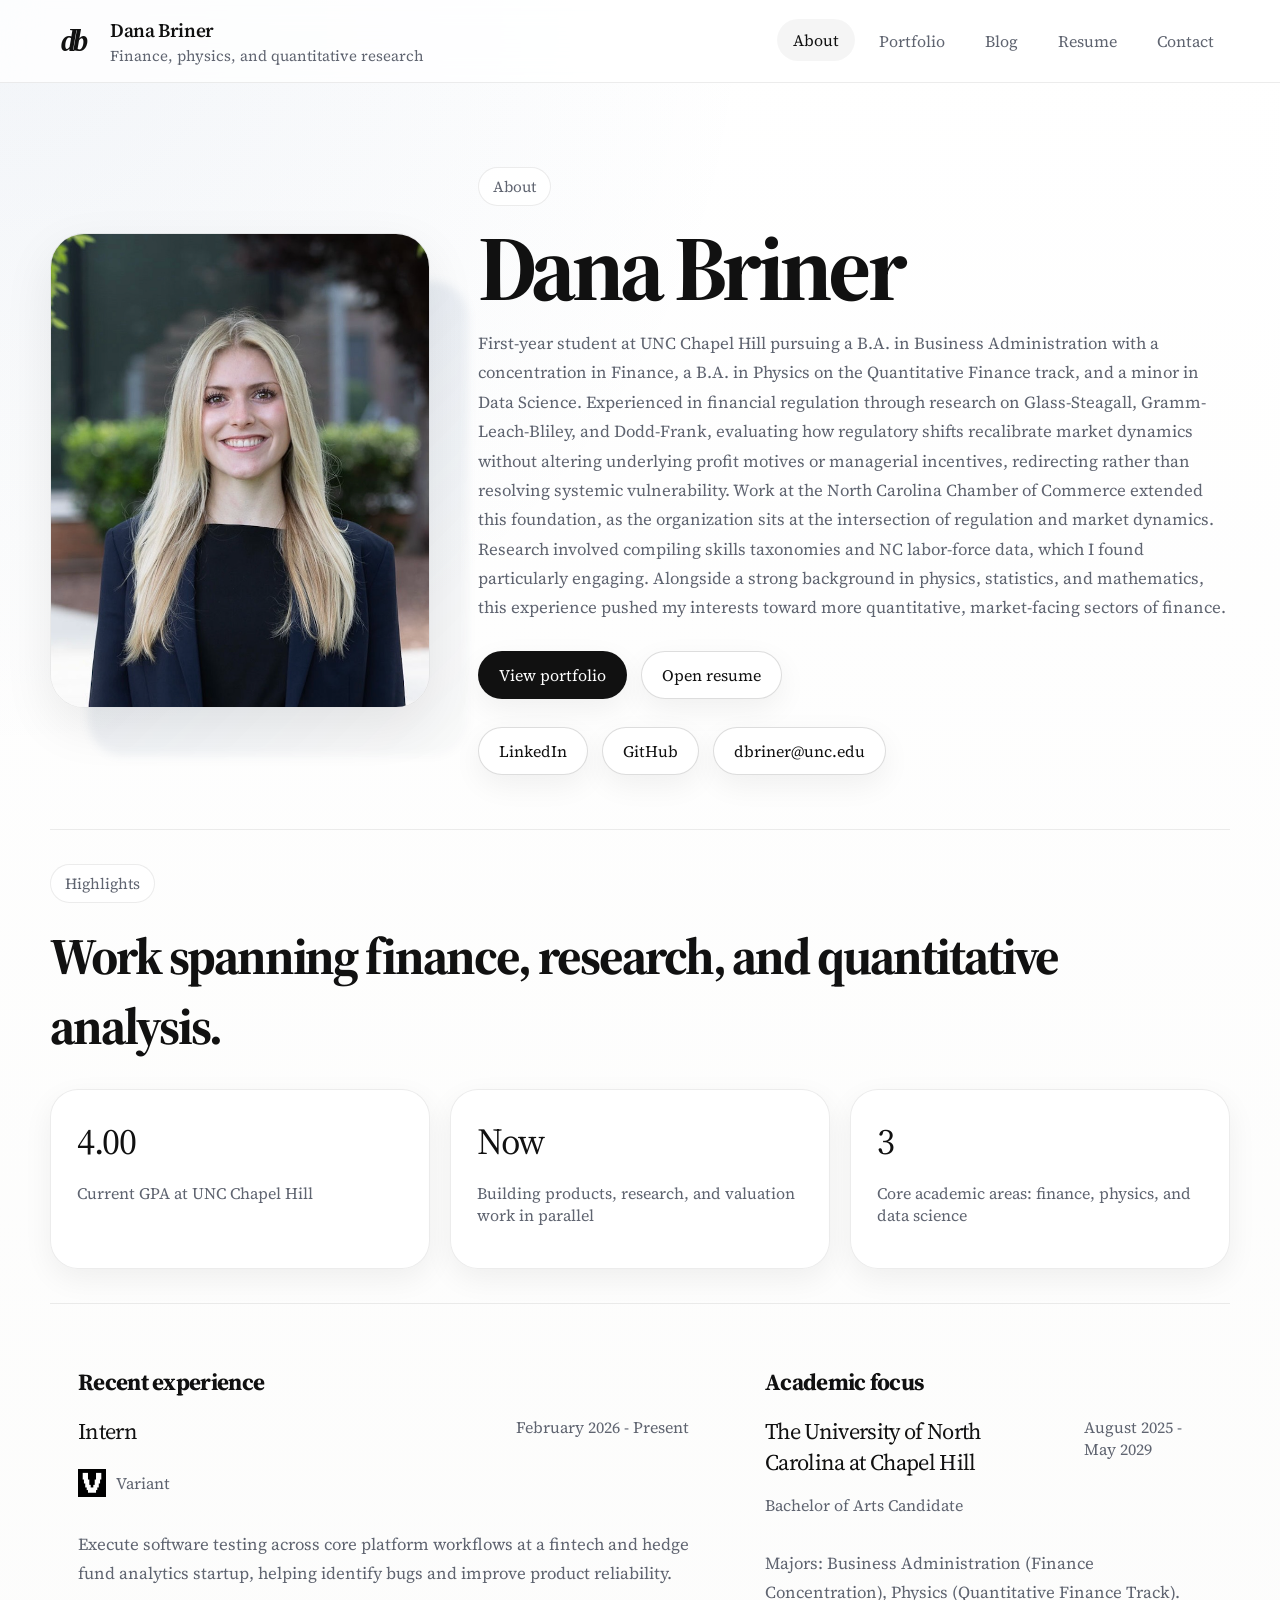
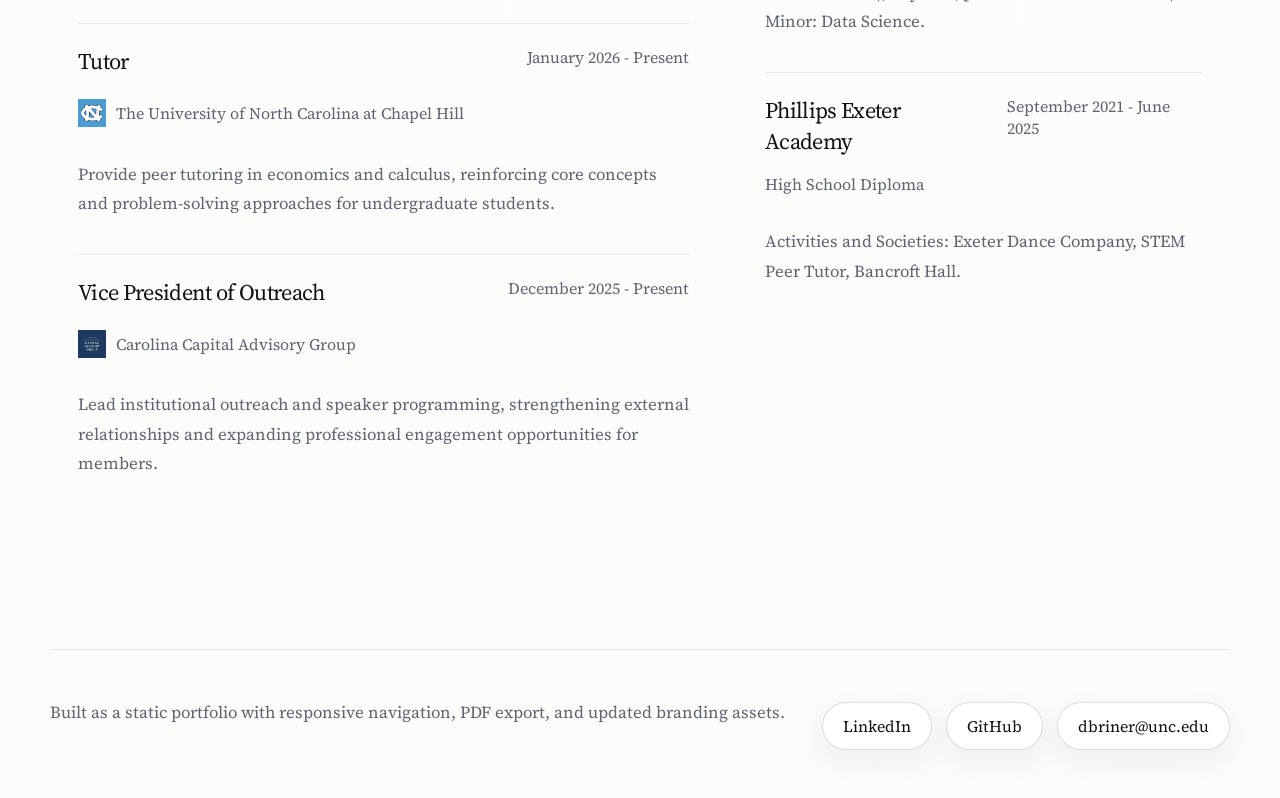
==== index.html @ 7d94773a "update" ====
<!DOCTYPE html>
<html lang="en">
    <head>
        <meta charset="utf-8" />
        <meta name="viewport" content="width=device-width, initial-scale=1" />
        <meta
            name="description"
            content="Dana Briner's portfolio, writing, resume, and contact information."
        />
        <meta name="theme-color" content="#ffffff" />
        <title>Dana Briner | About</title>
        <link rel="icon" type="image/svg+xml" href="/assets/img/db-mark.svg?v=20260302" />
        <link rel="apple-touch-icon" href="/assets/img/db-mark.svg?v=20260302" />
        <link rel="manifest" href="/site.webmanifest?v=20260302" />
        <link rel="preconnect" href="https://fonts.googleapis.com" />
        <link rel="preconnect" href="https://fonts.gstatic.com" crossorigin />
        <link
            href="https://fonts.googleapis.com/css2?family=Source+Serif+4:opsz,wght@8..60,400;8..60,500;8..60,600;8..60,700&display=swap"
            rel="stylesheet"
        />
        <link href="/css/styles.css?v=20260302" rel="stylesheet" />
    </head>
    <body data-page="about">
        <div class="site-shell">
            <header id="site-header"></header>
            <main id="page-root"></main>
            <footer id="site-footer"></footer>
        </div>
        <script src="/js/data.js?v=20260302"></script>
        <script src="/js/scripts.js?v=20260302"></script>
    </body>
</html>
---- css/styles.css ----
:root {
    --bg: #ffffff;
    --surface: rgba(255, 255, 255, 0.82);
    --surface-strong: #ffffff;
    --ink: #111111;
    --muted: #5f6470;
    --line: rgba(17, 17, 17, 0.08);
    --line-strong: rgba(17, 17, 17, 0.14);
    --accent: #1f4f8f;
    --accent-soft: rgba(31, 79, 143, 0.08);
    --shadow: 0 18px 50px rgba(17, 17, 17, 0.08);
    --shadow-soft: 0 10px 30px rgba(17, 17, 17, 0.06);
    --radius-xl: 28px;
    --radius-lg: 20px;
    --radius-md: 14px;
    --radius-sm: 10px;
    --container: 1180px;
    --nav-height: 82px;
    --transition: 180ms ease;
}

*,
*::before,
*::after {
    box-sizing: border-box;
}

html {
    scroll-behavior: smooth;
}

body {
    margin: 0;
    min-height: 100vh;
    font-family: "Source Serif 4", Georgia, serif;
    color: var(--ink);
    background:
        radial-gradient(circle at top left, rgba(31, 79, 143, 0.06), transparent 28%),
        linear-gradient(180deg, #ffffff 0%, #fbfbfa 100%);
    -webkit-font-smoothing: antialiased;
    text-rendering: optimizeLegibility;
}

img {
    display: block;
    max-width: 100%;
}

a {
    color: inherit;
    text-decoration: none;
}

button,
input,
textarea {
    font: inherit;
}

.site-shell {
    min-height: 100vh;
}

.site-header {
    position: sticky;
    top: 0;
    z-index: 1000;
    backdrop-filter: blur(18px);
    background: rgba(255, 255, 255, 0.78);
    border-bottom: 1px solid var(--line);
}

.site-nav {
    width: min(calc(100% - 40px), var(--container));
    height: var(--nav-height);
    margin: 0 auto;
    display: flex;
    align-items: center;
    justify-content: space-between;
    gap: 24px;
}

.brand {
    display: inline-flex;
    align-items: center;
    gap: 14px;
    min-width: 0;
}

.brand-mark {
    width: 46px;
    height: 46px;
    object-fit: contain;
}

.brand-copy {
    display: flex;
    flex-direction: column;
    gap: 2px;
}

.brand-name {
    font-size: 1.2rem;
    font-weight: 600;
    letter-spacing: -0.02em;
}

.brand-tag {
    color: var(--muted);
    font-size: 0.94rem;
}

.nav-links {
    display: flex;
    align-items: center;
    gap: 8px;
}

.nav-link {
    padding: 10px 16px;
    border-radius: 999px;
    color: var(--muted);
    transition:
        color var(--transition),
        background var(--transition),
        transform var(--transition);
}

.nav-link:hover,
.nav-link:focus-visible,
.nav-link.is-active {
    color: var(--ink);
    background: rgba(17, 17, 17, 0.04);
    transform: translateY(-1px);
}

.nav-toggle {
    display: none;
    width: 48px;
    height: 48px;
    border: 1px solid var(--line);
    border-radius: 14px;
    background: var(--surface-strong);
    box-shadow: var(--shadow-soft);
    cursor: pointer;
}

.nav-toggle-line {
    display: block;
    width: 18px;
    height: 1.5px;
    margin: 4px auto;
    background: var(--ink);
    transition: transform var(--transition), opacity var(--transition);
}

.mobile-sheet {
    display: none;
}

.page {
    width: min(calc(100% - 40px), var(--container));
    margin: 0 auto;
    padding: 48px 0 80px;
}

.hero {
    display: grid;
    grid-template-columns: minmax(280px, 380px) minmax(0, 1fr);
    gap: 48px;
    align-items: center;
    padding: 36px 0 54px;
}

.hero-media {
    position: relative;
}

.hero-media::before {
    content: "";
    position: absolute;
    inset: 10% -10% -10% 10%;
    background: linear-gradient(135deg, rgba(31, 79, 143, 0.12), rgba(17, 17, 17, 0.02));
    border-radius: 36px;
    filter: blur(4px);
}

.hero-image {
    position: relative;
    aspect-ratio: 4 / 5;
    width: 100%;
    object-fit: cover;
    border-radius: 34px;
    border: 1px solid var(--line);
    box-shadow: var(--shadow);
}

.eyebrow {
    display: inline-flex;
    align-items: center;
    gap: 8px;
    margin-bottom: 18px;
    padding: 8px 14px;
    border: 1px solid var(--line);
    border-radius: 999px;
    background: var(--surface);
    color: var(--muted);
    font-size: 0.96rem;
}

.page-title,
.hero-title {
    margin: 0;
    font-size: clamp(3rem, 8vw, 5.8rem);
    line-height: 0.95;
    letter-spacing: -0.05em;
}

.page-intro,
.hero-copy,
.section-copy,
.card-copy,
.timeline-copy,
.meta-copy,
.footer-copy,
.field-note {
    color: var(--muted);
    line-height: 1.75;
    font-size: 1.05rem;
}

.hero-actions,
.inline-actions,
.social-row,
.button-row {
    display: flex;
    flex-wrap: wrap;
    gap: 14px;
    margin-top: 28px;
}

.button,
.ghost-button,
.tab-button {
    display: inline-flex;
    align-items: center;
    justify-content: center;
    gap: 10px;
    min-height: 48px;
    padding: 0 20px;
    border-radius: 999px;
    border: 1px solid transparent;
    transition:
        transform var(--transition),
        box-shadow var(--transition),
        background var(--transition),
        color var(--transition),
        border-color var(--transition);
    cursor: pointer;
}

.button {
    color: #ffffff;
    background: var(--ink);
    box-shadow: var(--shadow-soft);
}

.button:hover,
.ghost-button:hover,
.tab-button:hover {
    transform: translateY(-1px);
}

.ghost-button {
    background: var(--surface-strong);
    border-color: var(--line-strong);
    box-shadow: var(--shadow-soft);
}

.section {
    padding: 34px 0;
    border-top: 1px solid var(--line);
}

.section-head {
    display: flex;
    align-items: flex-end;
    justify-content: space-between;
    gap: 20px;
    margin-bottom: 28px;
}

.section-title {
    margin: 0;
    font-size: clamp(2rem, 4vw, 3.2rem);
    letter-spacing: -0.04em;
}

.card-grid {
    display: grid;
    grid-template-columns: repeat(12, minmax(0, 1fr));
    gap: 20px;
}

.card,
.metric,
.form-card,
.resume-shell,
.tab-panel,
.blog-card,
.contact-card {
    background: rgba(255, 255, 255, 0.86);
    border: 1px solid var(--line);
    border-radius: var(--radius-xl);
    box-shadow: var(--shadow-soft);
}

.metric {
    grid-column: span 4;
    padding: 26px;
}

.metric-value {
    margin: 0 0 12px;
    font-size: 2.3rem;
    letter-spacing: -0.04em;
}

.metric-label {
    color: var(--muted);
}

.split-grid {
    display: grid;
    grid-template-columns: 1.15fr 0.85fr;
    gap: 20px;
}

.list-card,
.resume-card,
.blog-card,
.contact-card {
    padding: 28px;
}

.list-stack,
.timeline-stack,
.post-stack {
    display: grid;
    gap: 18px;
}

.timeline-item,
.entry-card,
.post-item {
    padding: 22px 0 0;
    border-top: 1px solid var(--line);
}

.timeline-item:first-child,
.entry-card:first-child,
.post-item:first-child {
    padding-top: 0;
    border-top: 0;
}

.timeline-top,
.entry-top,
.post-top {
    display: flex;
    align-items: flex-start;
    justify-content: space-between;
    gap: 20px;
}

.item-title {
    margin: 0 0 6px;
    font-size: 1.4rem;
    letter-spacing: -0.03em;
}

.item-subtitle,
.item-date,
.item-meta {
    color: var(--muted);
}

.logo-line {
    display: inline-flex;
    align-items: center;
    gap: 10px;
}

.inline-logo {
    width: 28px;
    height: 28px;
    object-fit: contain;
}

.resume-shell {
    padding: 28px;
}

.resume-header {
    display: flex;
    align-items: flex-start;
    justify-content: space-between;
    gap: 24px;
    margin-bottom: 24px;
}

.resume-meta {
    display: flex;
    flex-wrap: wrap;
    gap: 10px 18px;
    color: var(--muted);
}

.resume-grid {
    display: grid;
    grid-template-columns: 1.35fr 0.65fr;
    gap: 20px;
}

.resume-card h3,
.list-card h3,
.contact-card h3,
.blog-card h3 {
    margin: 0 0 18px;
    font-size: 1.45rem;
    letter-spacing: -0.03em;
}

.pill-row,
.tag-row {
    display: flex;
    flex-wrap: wrap;
    gap: 10px;
}

.pill,
.tag {
    display: inline-flex;
    align-items: center;
    min-height: 36px;
    padding: 0 14px;
    border-radius: 999px;
    border: 1px solid var(--line);
    background: rgba(17, 17, 17, 0.03);
    color: var(--muted);
}

.tab-bar {
    display: inline-flex;
    flex-wrap: wrap;
    gap: 10px;
    padding: 8px;
    border-radius: 999px;
    border: 1px solid var(--line);
    background: rgba(255, 255, 255, 0.9);
    box-shadow: var(--shadow-soft);
}

.tab-button {
    background: transparent;
    border-color: transparent;
    color: var(--muted);
}

.tab-button.is-active {
    background: var(--ink);
    color: #ffffff;
    box-shadow: var(--shadow-soft);
}

.tab-panel {
    margin-top: 24px;
    padding: 30px;
}

.portfolio-grid {
    display: grid;
    grid-template-columns: repeat(2, minmax(0, 1fr));
    gap: 18px;
}

.portfolio-card {
    padding: 24px;
    border: 1px solid var(--line);
    border-radius: var(--radius-lg);
    background: linear-gradient(180deg, #ffffff 0%, #fbfbfb 100%);
    color: inherit;
    transition: transform var(--transition), box-shadow var(--transition);
}

.portfolio-card:hover {
    transform: translateY(-2px);
    box-shadow: var(--shadow-soft);
}

.detail-shell {
    display: grid;
    gap: 24px;
}

.detail-summary {
    margin: 0;
}

.detail-body {
    display: grid;
    gap: 14px;
}

.detail-embed {
    border: 1px solid var(--line);
    border-radius: 22px;
    overflow: hidden;
    background: #ffffff;
    box-shadow: var(--shadow-soft);
}

.embedded-frame {
    display: block;
    width: 100%;
    min-height: 860px;
    border: 0;
    background: #ffffff;
}

.portfolio-link {
    margin-top: 16px;
    color: var(--accent);
}

.form-layout {
    display: grid;
    grid-template-columns: 1fr 0.9fr;
    gap: 20px;
}

.form-card,
.contact-card {
    padding: 28px;
}

.form-stack {
    display: grid;
    gap: 16px;
}

.field-row {
    display: grid;
    gap: 8px;
}

.field-label {
    font-size: 0.98rem;
}

.field-input,
.field-textarea {
    width: 100%;
    padding: 14px 16px;
    border: 1px solid var(--line-strong);
    border-radius: 16px;
    background: #ffffff;
    color: var(--ink);
    outline: none;
    transition: border-color var(--transition), box-shadow var(--transition);
}

.field-input:focus,
.field-textarea:focus {
    border-color: rgba(31, 79, 143, 0.45);
    box-shadow: 0 0 0 4px rgba(31, 79, 143, 0.08);
}

.field-textarea {
    min-height: 180px;
    resize: vertical;
}

.form-note,
.status-message {
    color: var(--muted);
    font-size: 0.95rem;
}

.status-message {
    margin: 0 0 18px;
    padding: 14px 16px;
    border-radius: 16px;
    border: 1px solid var(--line);
    background: rgba(31, 79, 143, 0.06);
}

.status-message.error {
    background: rgba(148, 26, 45, 0.06);
}

.footer {
    width: min(calc(100% - 40px), var(--container));
    margin: 0 auto;
    padding: 12px 0 48px;
}

.footer-inner {
    display: flex;
    align-items: center;
    justify-content: space-between;
    gap: 20px;
    padding-top: 24px;
    border-top: 1px solid var(--line);
}

.hide {
    display: none !important;
}

.sr-only {
    position: absolute;
    width: 1px;
    height: 1px;
    padding: 0;
    margin: -1px;
    overflow: hidden;
    clip: rect(0, 0, 0, 0);
    white-space: nowrap;
    border: 0;
}

@media (max-width: 960px) {
    .nav-links {
        display: none;
    }

    .nav-toggle {
        display: inline-flex;
        flex-direction: column;
        align-items: center;
        justify-content: center;
    }

    .mobile-sheet {
        position: fixed;
        inset: var(--nav-height) 20px auto;
        display: grid;
        gap: 10px;
        padding: 18px;
        border: 1px solid var(--line);
        border-radius: 24px;
        background: rgba(255, 255, 255, 0.96);
        box-shadow: var(--shadow);
        opacity: 0;
        transform: translateY(-10px);
        pointer-events: none;
        transition: opacity var(--transition), transform var(--transition);
    }

    body.nav-open .mobile-sheet {
        opacity: 1;
        transform: translateY(0);
        pointer-events: auto;
    }

    body.nav-open .nav-toggle-line:nth-child(1) {
        transform: translateY(5.5px) rotate(45deg);
    }

    body.nav-open .nav-toggle-line:nth-child(2) {
        opacity: 0;
    }

    body.nav-open .nav-toggle-line:nth-child(3) {
        transform: translateY(-5.5px) rotate(-45deg);
    }

    .hero,
    .split-grid,
    .resume-grid,
    .form-layout {
        grid-template-columns: 1fr;
    }

    .portfolio-grid,
    .card-grid {
        grid-template-columns: 1fr;
    }

    .metric {
        grid-column: auto;
    }
}

@media (max-width: 720px) {
    :root {
        --nav-height: 74px;
    }

    .site-nav,
    .page,
    .footer {
        width: min(calc(100% - 24px), var(--container));
    }

    .page {
        padding: 28px 0 64px;
    }

    .hero {
        gap: 28px;
        padding-top: 18px;
    }

    .section-head,
    .resume-header,
    .timeline-top,
    .entry-top,
    .post-top,
    .footer-inner {
        flex-direction: column;
        align-items: flex-start;
    }

    .tab-bar {
        width: 100%;
        border-radius: 24px;
    }

    .tab-button {
        flex: 1 1 calc(50% - 10px);
    }

    .embedded-frame {
        min-height: 620px;
    }
}

@media (prefers-reduced-motion: reduce) {
    *,
    *::before,
    *::after {
        animation: none !important;
        transition: none !important;
        scroll-behavior: auto !important;
    }
}
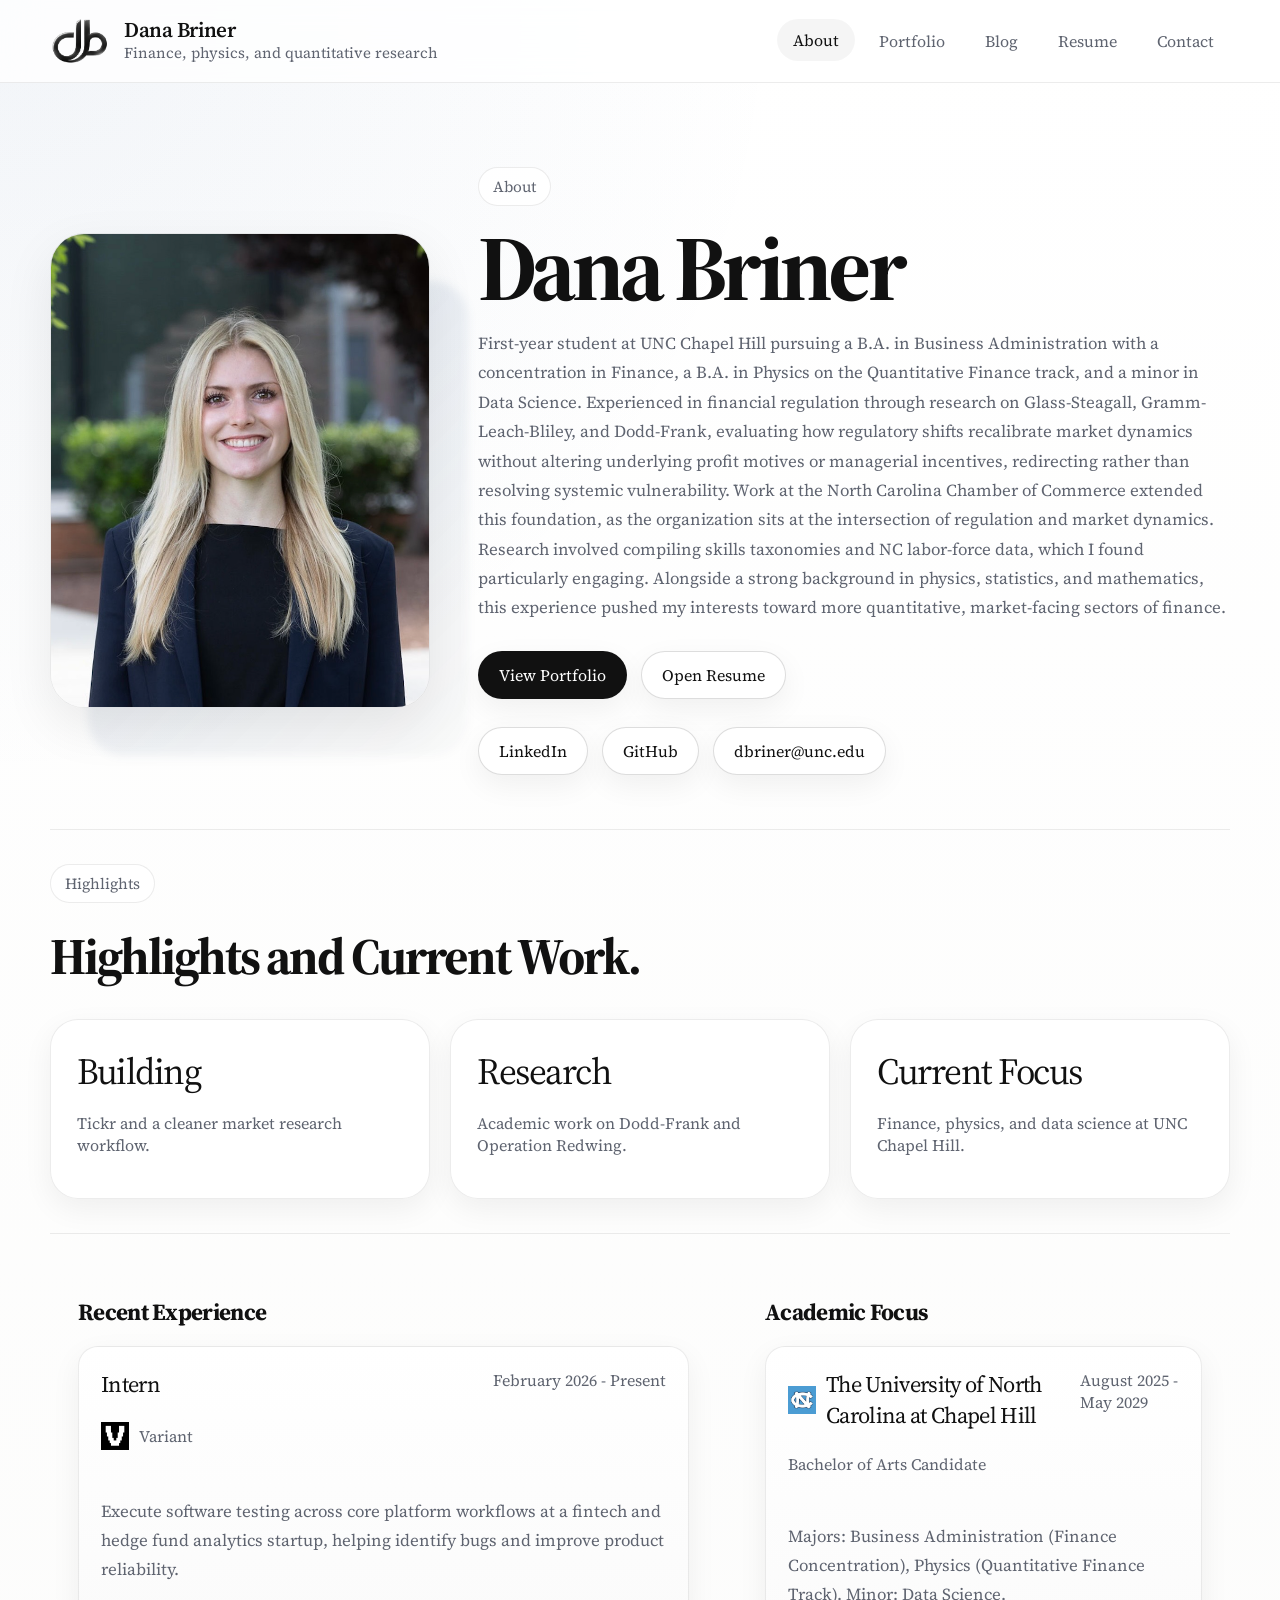
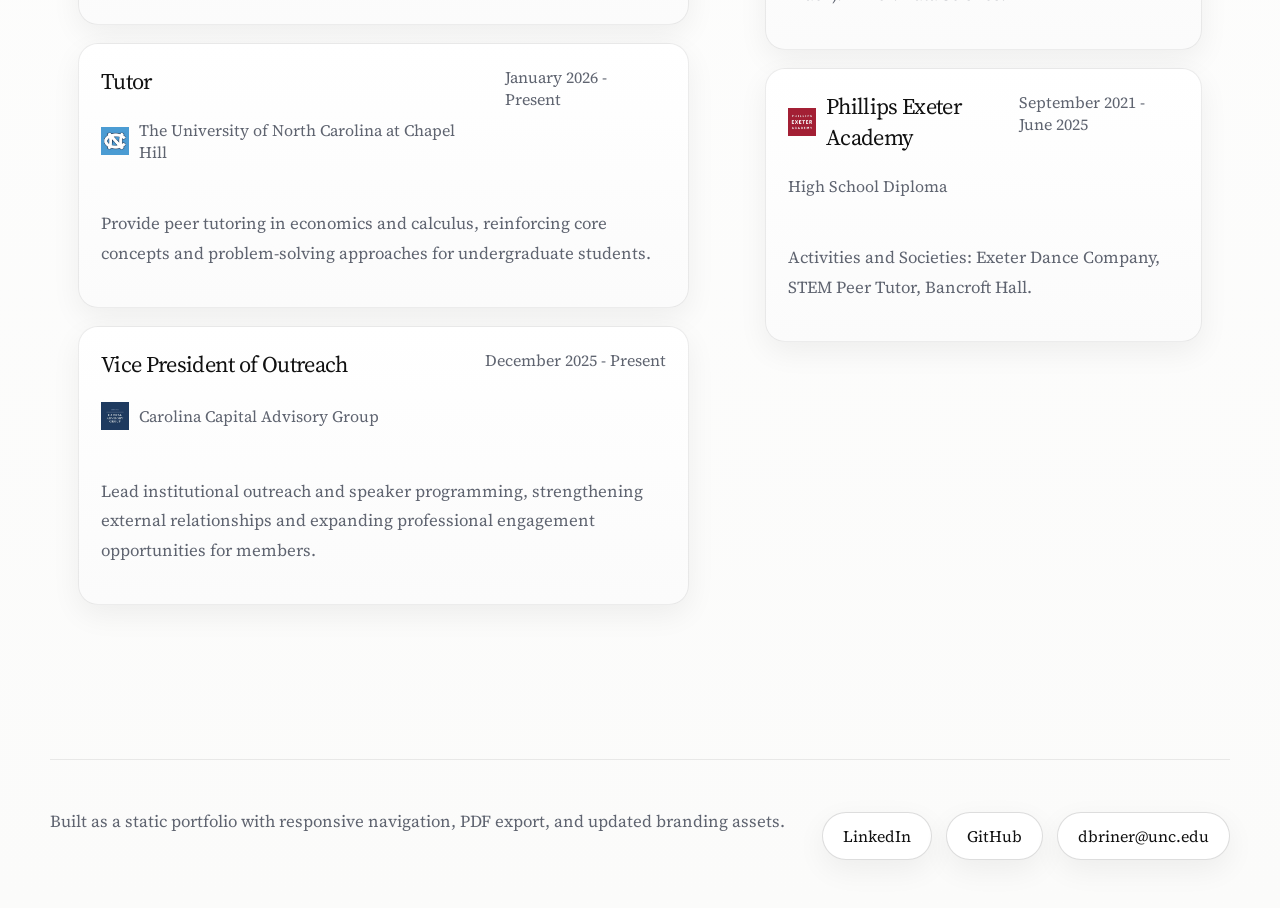
==== commit d5b40f69: "updated" ====
--- a/index.html
+++ b/index.html
@@ -9,8 +9,8 @@
         />
         <meta name="theme-color" content="#ffffff" />
         <title>Dana Briner | About</title>
-        <link rel="icon" type="image/svg+xml" href="/assets/img/db-mark.svg?v=20260302" />
-        <link rel="apple-touch-icon" href="/assets/img/db-mark.svg?v=20260302" />
+        <link rel="icon" type="image/png" href="/assets/img/weblogo.png?v=20260302" />
+        <link rel="apple-touch-icon" href="/assets/img/weblogo.png?v=20260302" />
         <link rel="manifest" href="/site.webmanifest?v=20260302" />
         <link rel="preconnect" href="https://fonts.googleapis.com" />
         <link rel="preconnect" href="https://fonts.gstatic.com" crossorigin />
--- a/css/styles.css
+++ b/css/styles.css
@@ -88,9 +88,11 @@
 }
 
 .brand-mark {
-    width: 46px;
-    height: 46px;
+    width: 60px;
+    height: 50px;
+    flex: 0 0 auto;
     object-fit: contain;
+    object-position: center;
 }
 
 .brand-copy {
@@ -100,9 +102,10 @@
 }
 
 .brand-name {
-    font-size: 1.2rem;
+    font-size: 1.32rem;
     font-weight: 600;
     letter-spacing: -0.02em;
+    line-height: 1;
 }
 
 .brand-tag {
@@ -320,6 +323,71 @@
     padding: 26px;
 }
 
+.metric-link {
+    display: block;
+    color: inherit;
+    transition:
+        transform var(--transition),
+        box-shadow var(--transition),
+        border-color var(--transition);
+}
+
+.metric-link:hover,
+.metric-link:focus-visible {
+    transform: translateY(-2px);
+    border-color: var(--line-strong);
+    box-shadow: var(--shadow);
+}
+
+.feature-grid {
+    display: grid;
+    grid-template-columns: repeat(3, minmax(0, 1fr));
+    gap: 20px;
+}
+
+.feature-card {
+    display: grid;
+    align-content: start;
+    gap: 12px;
+    min-height: 100%;
+    padding: 26px;
+    border: 1px solid var(--line);
+    border-radius: var(--radius-xl);
+    background:
+        linear-gradient(180deg, rgba(255, 255, 255, 0.96) 0%, rgba(251, 251, 250, 0.98) 100%);
+    box-shadow: var(--shadow-soft);
+    transition:
+        transform var(--transition),
+        box-shadow var(--transition),
+        border-color var(--transition);
+}
+
+.feature-card:hover,
+.feature-card:focus-visible {
+    transform: translateY(-2px);
+    border-color: var(--line-strong);
+    box-shadow: var(--shadow);
+}
+
+.feature-kicker {
+    display: inline-flex;
+    align-items: center;
+    width: fit-content;
+    min-height: 32px;
+    padding: 0 12px;
+    border-radius: 999px;
+    background: var(--accent-soft);
+    color: var(--accent);
+    font-size: 0.9rem;
+}
+
+.feature-title {
+    margin: 0;
+    font-size: 1.55rem;
+    letter-spacing: -0.035em;
+    line-height: 1.08;
+}
+
 .metric-value {
     margin: 0 0 12px;
     font-size: 2.3rem;
@@ -362,6 +430,143 @@
 .post-item:first-child {
     padding-top: 0;
     border-top: 0;
+}
+
+.timeline-link-card,
+.experience-group-card {
+    display: grid;
+    gap: 14px;
+    color: inherit;
+    border: 1px solid var(--line);
+    border-radius: var(--radius-lg);
+    background: linear-gradient(180deg, #ffffff 0%, #fbfbfb 100%);
+    box-shadow: var(--shadow-soft);
+    transition:
+        transform var(--transition),
+        box-shadow var(--transition),
+        border-color var(--transition);
+}
+
+.timeline-link-card {
+    padding: 22px;
+}
+
+.experience-group-card {
+    padding: 24px;
+}
+
+.disclosure-card {
+    overflow: hidden;
+}
+
+.disclosure-summary {
+    list-style: none;
+    cursor: pointer;
+}
+
+.disclosure-summary::-webkit-details-marker {
+    display: none;
+}
+
+.disclosure-summary::after {
+    content: "+";
+    margin-left: auto;
+    color: var(--muted);
+    font-size: 1.35rem;
+    line-height: 1;
+}
+
+.disclosure-card[open] > .disclosure-summary::after {
+    content: "-";
+}
+
+.timeline-link-card:hover,
+.timeline-link-card:focus-visible,
+.experience-group-card:hover,
+.experience-group-card:focus-visible {
+    transform: translateY(-2px);
+    border-color: var(--line-strong);
+    box-shadow: var(--shadow);
+}
+
+.experience-group-top {
+    display: flex;
+    align-items: flex-start;
+    justify-content: space-between;
+    gap: 20px;
+}
+
+.education-card {
+    padding: 22px;
+    border: 1px solid var(--line);
+    border-radius: var(--radius-lg);
+    background: linear-gradient(180deg, #ffffff 0%, #fbfbfb 100%);
+    box-shadow: var(--shadow-soft);
+}
+
+.company-logo {
+    width: 36px;
+    height: 36px;
+    object-fit: contain;
+    flex: 0 0 auto;
+}
+
+.experience-role-stack {
+    display: grid;
+    gap: 18px;
+    padding-left: 18px;
+    border-left: 1px solid var(--line);
+}
+
+.experience-role {
+    display: grid;
+    gap: 10px;
+}
+
+.experience-role + .experience-role {
+    padding-top: 18px;
+    border-top: 1px solid var(--line);
+}
+
+.experience-role-title {
+    margin-bottom: 4px;
+    font-size: 1.16rem;
+}
+
+.detail-list {
+    margin: 0;
+    padding-left: 20px;
+    color: var(--muted);
+    line-height: 1.75;
+}
+
+.association-row {
+    display: flex;
+    flex-wrap: wrap;
+    gap: 10px;
+    margin-top: 14px;
+}
+
+.association-link {
+    display: inline-flex;
+    align-items: center;
+    min-height: 34px;
+    padding: 0 14px;
+    border-radius: 999px;
+    border: 1px solid var(--line);
+    background: rgba(31, 79, 143, 0.06);
+    color: var(--accent);
+    transition:
+        background var(--transition),
+        border-color var(--transition),
+        transform var(--transition);
+}
+
+.association-link:hover,
+.association-link:focus-visible {
+    background: rgba(31, 79, 143, 0.1);
+    border-color: rgba(31, 79, 143, 0.18);
+    transform: translateY(-1px);
 }
 
 .timeline-top,
@@ -684,7 +889,8 @@
     }
 
     .portfolio-grid,
-    .card-grid {
+    .card-grid,
+    .feature-grid {
         grid-template-columns: 1fr;
     }
 
@@ -715,6 +921,7 @@
 
     .section-head,
     .resume-header,
+    .experience-group-top,
     .timeline-top,
     .entry-top,
     .post-top,
@@ -734,6 +941,10 @@
 
     .embedded-frame {
         min-height: 620px;
+    }
+
+    .brand-tag {
+        display: none;
     }
 }
 
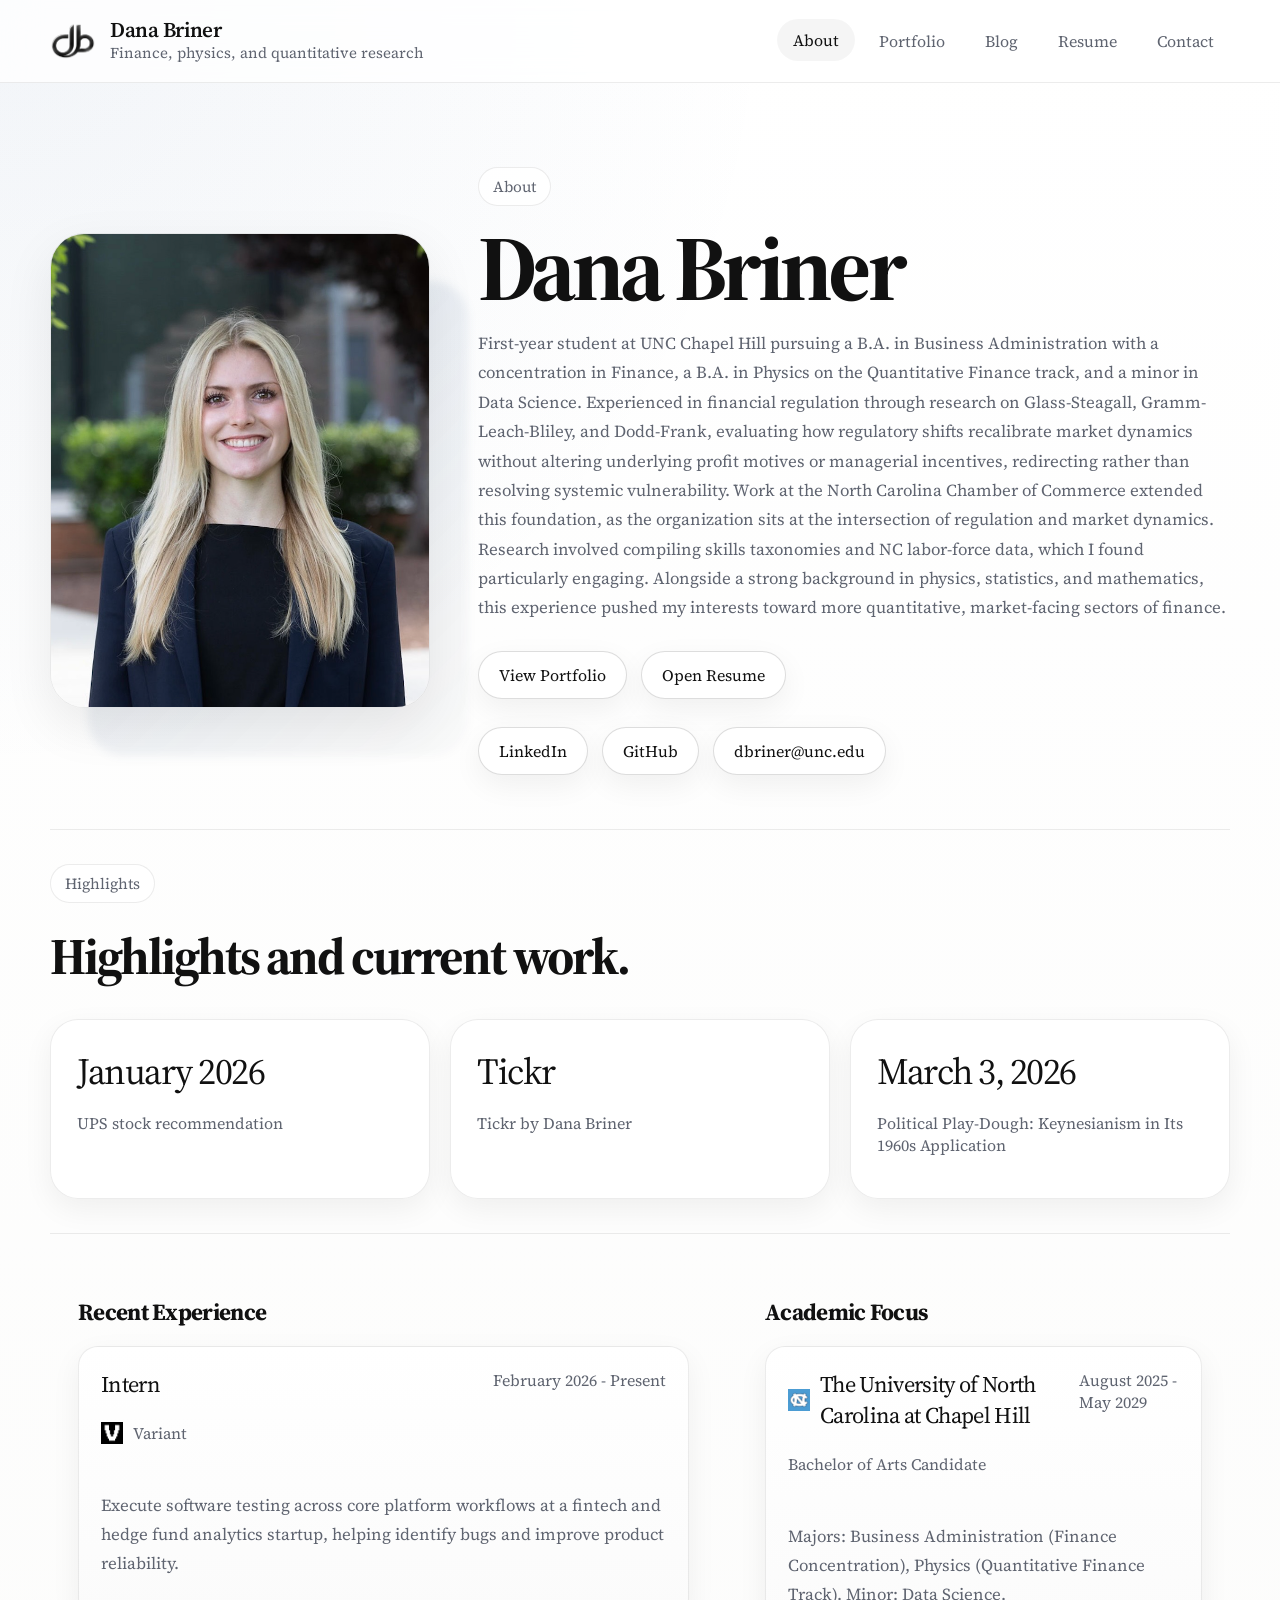
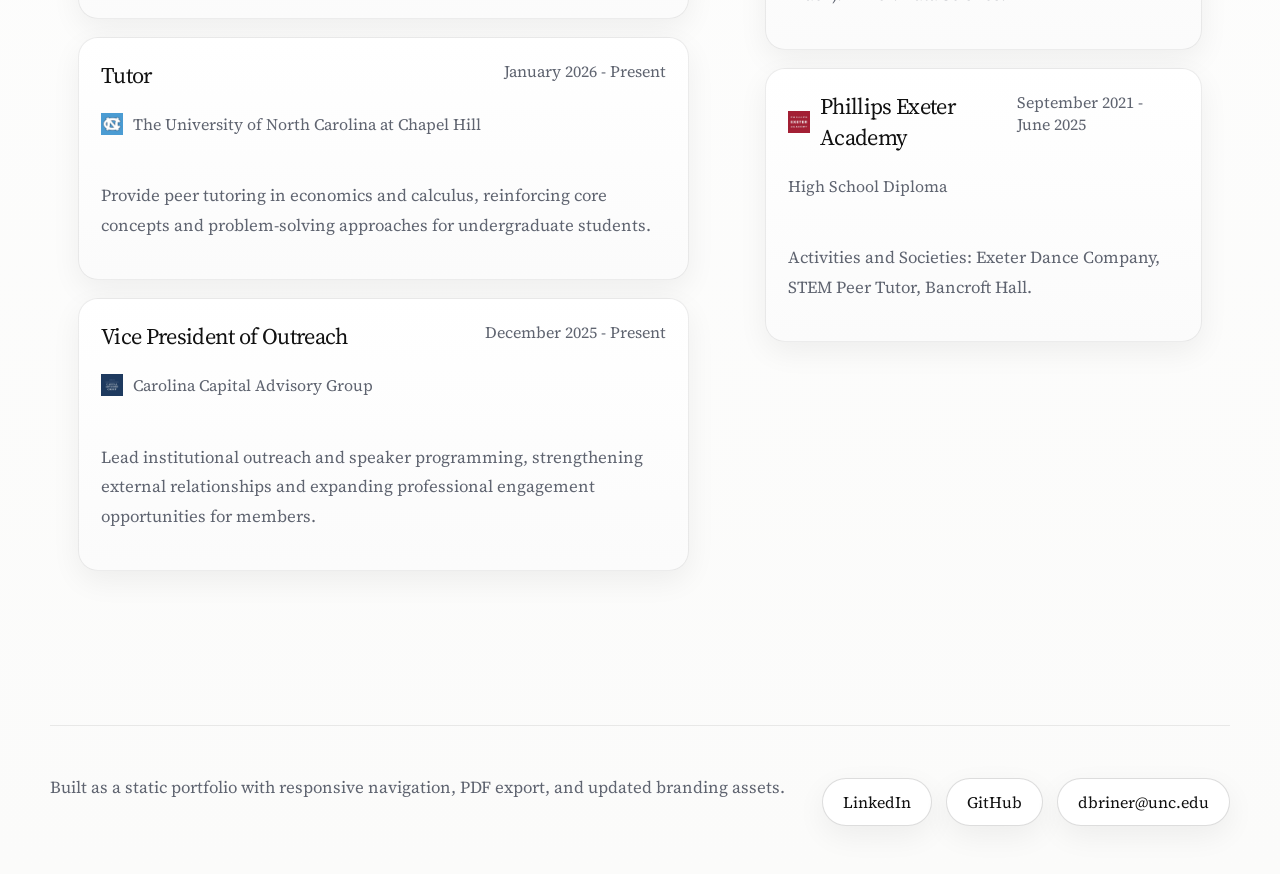
==== commit e122423c: "update" ====
--- a/index.html
+++ b/index.html
@@ -22,9 +22,63 @@
     </head>
     <body data-page="about">
         <div class="site-shell">
-            <header id="site-header"></header>
-            <main id="page-root"></main>
-            <footer id="site-footer"></footer>
+            <header id="site-header">
+                <div class="site-header">
+                    <nav class="site-nav" aria-label="Primary">
+                        <a class="brand" href="/" aria-label="Dana Briner home">
+                            <img class="brand-mark" src="/assets/img/weblogo.png" alt="" />
+                            <span class="brand-copy">
+                                <span class="brand-name">Dana Briner</span>
+                                <span class="brand-tag">Finance, physics, and quantitative research</span>
+                            </span>
+                        </a>
+                        <div class="nav-links">
+                            <a class="nav-link is-active" href="/">About</a>
+                            <a class="nav-link" href="/portfolio/">Portfolio</a>
+                            <a class="nav-link" href="/blog/">Blog</a>
+                            <a class="nav-link" href="/resume/">Resume</a>
+                            <a class="nav-link" href="/contact/">Contact</a>
+                        </div>
+                    </nav>
+                </div>
+            </header>
+            <main id="page-root">
+                <div class="page">
+                    <section class="hero">
+                        <div class="hero-media">
+                            <img class="hero-image" src="/assets/img/profile.jpg" alt="Portrait of Dana Briner" />
+                        </div>
+                        <div>
+                            <span class="eyebrow">About</span>
+                            <h1 class="hero-title">Dana Briner</h1>
+                            <p class="hero-copy">
+                                First-year student at UNC Chapel Hill pursuing finance, physics, and data science with interests in market structure, quantitative research, and longer-form analytical writing.
+                            </p>
+                            <div class="hero-actions">
+                                <a class="ghost-button" href="/portfolio/">View Portfolio</a>
+                                <a class="ghost-button" href="/resume/">Open Resume</a>
+                            </div>
+                            <div class="social-row">
+                                <a class="ghost-button" href="https://www.linkedin.com/in/dana-briner-5461b6202" target="_blank" rel="noreferrer">LinkedIn</a>
+                                <a class="ghost-button" href="https://github.com/dmbriner" target="_blank" rel="noreferrer">GitHub</a>
+                                <a class="ghost-button" href="mailto:dbriner@unc.edu">dbriner@unc.edu</a>
+                            </div>
+                        </div>
+                    </section>
+                </div>
+            </main>
+            <footer id="site-footer">
+                <footer class="footer">
+                    <div class="footer-inner">
+                        <p class="footer-copy">Built as a static portfolio with responsive navigation, PDF export, and updated branding assets.</p>
+                        <div class="social-row">
+                            <a class="ghost-button" href="https://www.linkedin.com/in/dana-briner-5461b6202" target="_blank" rel="noreferrer">LinkedIn</a>
+                            <a class="ghost-button" href="https://github.com/dmbriner" target="_blank" rel="noreferrer">GitHub</a>
+                            <a class="ghost-button" href="mailto:dbriner@unc.edu">dbriner@unc.edu</a>
+                        </div>
+                    </div>
+                </footer>
+            </footer>
         </div>
         <script src="/js/data.js?v=20260302"></script>
         <script src="/js/scripts.js?v=20260302"></script>
--- a/css/styles.css
+++ b/css/styles.css
@@ -88,8 +88,8 @@
 }
 
 .brand-mark {
-    width: 60px;
-    height: 50px;
+    width: 46px;
+    height: 38px;
     flex: 0 0 auto;
     object-fit: contain;
     object-position: center;
@@ -262,7 +262,10 @@
     cursor: pointer;
 }
 
-.button {
+.button,
+.button:visited,
+.button:hover,
+.button:focus-visible {
     color: #ffffff;
     background: var(--ink);
     box-shadow: var(--shadow-soft);
@@ -274,7 +277,10 @@
     transform: translateY(-1px);
 }
 
-.ghost-button {
+.ghost-button,
+.ghost-button:visited,
+.ghost-button:hover,
+.ghost-button:focus-visible {
     background: var(--surface-strong);
     border-color: var(--line-strong);
     box-shadow: var(--shadow-soft);
@@ -452,7 +458,7 @@
 }
 
 .experience-group-card {
-    padding: 24px;
+    padding: 22px;
 }
 
 .disclosure-card {
@@ -489,13 +495,6 @@
     box-shadow: var(--shadow);
 }
 
-.experience-group-top {
-    display: flex;
-    align-items: flex-start;
-    justify-content: space-between;
-    gap: 20px;
-}
-
 .education-card {
     padding: 22px;
     border: 1px solid var(--line);
@@ -505,8 +504,8 @@
 }
 
 .company-logo {
-    width: 36px;
-    height: 36px;
+    width: 32px;
+    height: 32px;
     object-fit: contain;
     flex: 0 0 auto;
 }
@@ -550,6 +549,7 @@
 .association-link {
     display: inline-flex;
     align-items: center;
+    gap: 8px;
     min-height: 34px;
     padding: 0 14px;
     border-radius: 999px;
@@ -562,6 +562,13 @@
         transform var(--transition);
 }
 
+.association-logo {
+    width: 18px;
+    height: 18px;
+    object-fit: contain;
+    flex: 0 0 auto;
+}
+
 .association-link:hover,
 .association-link:focus-visible {
     background: rgba(31, 79, 143, 0.1);
@@ -584,12 +591,62 @@
     letter-spacing: -0.03em;
 }
 
+.title-with-icon {
+    display: inline-flex;
+    align-items: center;
+    gap: 10px;
+}
+
 .item-subtitle,
 .item-date,
 .item-meta {
     color: var(--muted);
 }
 
+.meta-link {
+    color: inherit;
+    text-decoration: underline;
+    text-underline-offset: 0.14em;
+}
+
+.meta-link:hover,
+.meta-link:focus-visible {
+    color: var(--ink);
+}
+
+.project-icon {
+    width: 24px;
+    height: 24px;
+    object-fit: contain;
+    flex: 0 0 auto;
+}
+
+.role-preview-stack {
+    display: grid;
+    gap: 8px;
+    margin-top: 12px;
+}
+
+.role-preview-item {
+    display: flex;
+    align-items: baseline;
+    justify-content: space-between;
+    gap: 16px;
+    padding-top: 8px;
+    border-top: 1px solid var(--line);
+}
+
+.role-preview-title {
+    color: var(--ink);
+    font-size: 0.98rem;
+}
+
+.role-preview-date {
+    color: var(--muted);
+    font-size: 0.92rem;
+    white-space: nowrap;
+}
+
 .logo-line {
     display: inline-flex;
     align-items: center;
@@ -597,8 +654,8 @@
 }
 
 .inline-logo {
-    width: 28px;
-    height: 28px;
+    width: 22px;
+    height: 22px;
     object-fit: contain;
 }
 
@@ -623,8 +680,21 @@
 
 .resume-grid {
     display: grid;
-    grid-template-columns: 1.35fr 0.65fr;
+    grid-template-columns: 1.2fr 0.8fr;
     gap: 20px;
+}
+
+.resume-grid > .list-stack {
+    align-content: start;
+}
+
+.education-card {
+    display: grid;
+    gap: 14px;
+}
+
+.timeline-link-card .association-row {
+    margin-top: 0;
 }
 
 .resume-card h3,
@@ -921,7 +991,6 @@
 
     .section-head,
     .resume-header,
-    .experience-group-top,
     .timeline-top,
     .entry-top,
     .post-top,
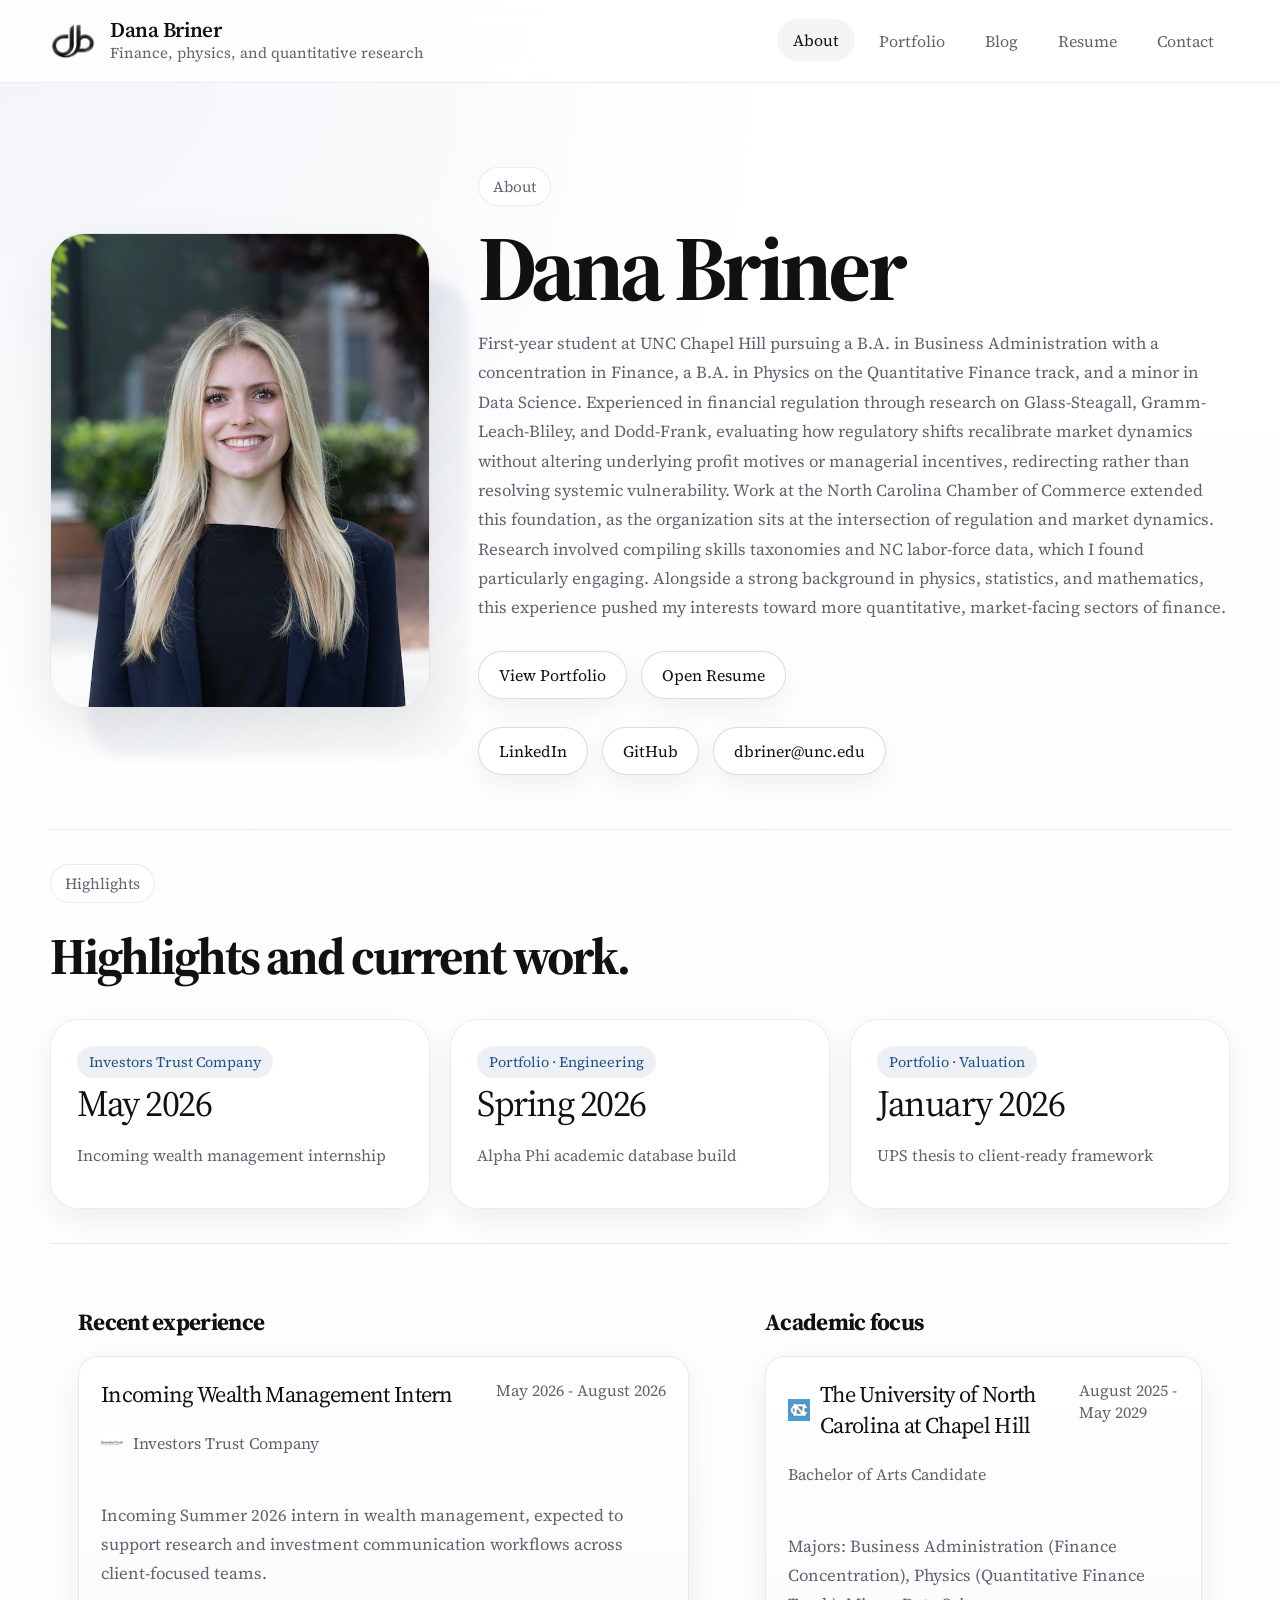
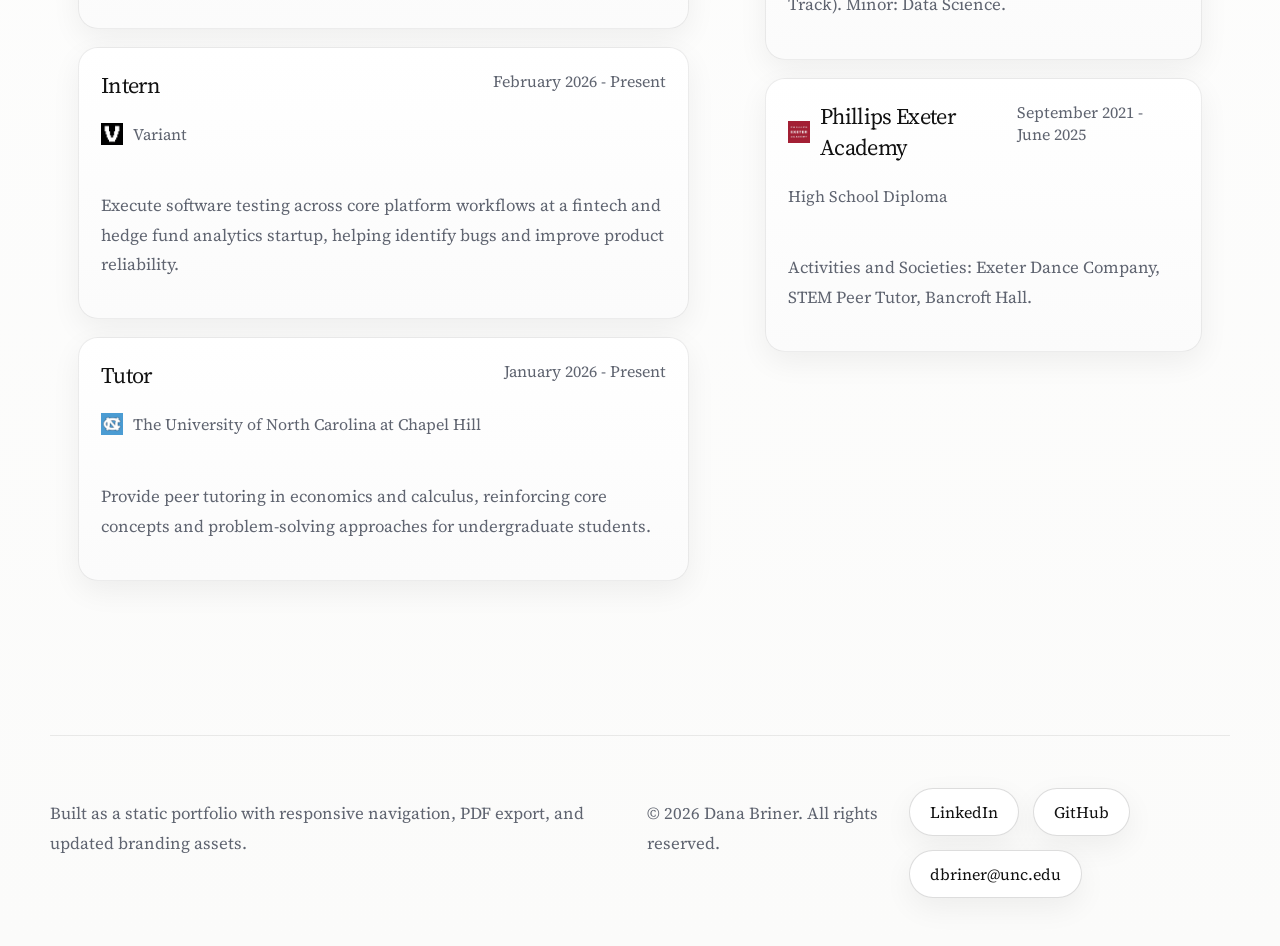
==== commit b325890e: "copyright" ====
--- a/index.html
+++ b/index.html
@@ -71,6 +71,7 @@
                 <footer class="footer">
                     <div class="footer-inner">
                         <p class="footer-copy">Built as a static portfolio with responsive navigation, PDF export, and updated branding assets.</p>
+                        <p class="footer-copy">&copy; 2026 Dana Briner. All rights reserved.</p>
                         <div class="social-row">
                             <a class="ghost-button" href="https://www.linkedin.com/in/dana-briner-5461b6202" target="_blank" rel="noreferrer">LinkedIn</a>
                             <a class="ghost-button" href="https://github.com/dmbriner" target="_blank" rel="noreferrer">GitHub</a>
--- a/css/styles.css
+++ b/css/styles.css
@@ -87,6 +87,13 @@
     min-width: 0;
 }
 
+.brand-home {
+    display: inline-flex;
+    align-items: center;
+    width: fit-content;
+    min-width: 0;
+}
+
 .brand-mark {
     width: 46px;
     height: 38px;
@@ -95,12 +102,6 @@
     object-position: center;
 }
 
-.brand-copy {
-    display: flex;
-    flex-direction: column;
-    gap: 2px;
-}
-
 .brand-name {
     font-size: 1.32rem;
     font-weight: 600;
@@ -108,9 +109,46 @@
     line-height: 1;
 }
 
+.brand-copy {
+    display: flex;
+    flex-direction: column;
+    gap: 2px;
+}
+
+.brand-tag-toggle {
+    display: inline-flex;
+    flex-direction: column;
+    align-items: flex-start;
+    gap: 4px;
+    margin: 0;
+    padding: 0;
+    border: 0;
+    background: transparent;
+    cursor: pointer;
+    width: fit-content;
+}
+
 .brand-tag {
     color: var(--muted);
     font-size: 0.94rem;
+    text-align: left;
+}
+
+.brand-tag-indicator {
+    display: none;
+    padding: 2px 8px;
+    border: 1px solid var(--line-strong);
+    border-radius: 999px;
+    font-size: 0.75rem;
+    color: var(--muted);
+    opacity: 0;
+    transform: translateY(-1px);
+    transition: opacity var(--transition);
+}
+
+.brand-tag-toggle.is-open .brand-tag-indicator {
+    display: inline-flex;
+    opacity: 1;
 }
 
 .nav-links {
@@ -780,6 +818,23 @@
 
 .detail-summary {
     margin: 0;
+}
+
+.detail-summary-block {
+    display: grid;
+    gap: 10px;
+    padding: 14px 16px;
+    border: 1px solid var(--line);
+    border-radius: 14px;
+    background: var(--accent-soft);
+}
+
+.detail-summary-label {
+    margin: 0;
+    font-size: 0.78rem;
+    letter-spacing: 0.08em;
+    text-transform: uppercase;
+    color: var(--muted);
 }
 
 .detail-body {
@@ -1012,7 +1067,7 @@
         min-height: 620px;
     }
 
-    .brand-tag {
+    .brand-tag-toggle {
         display: none;
     }
 }
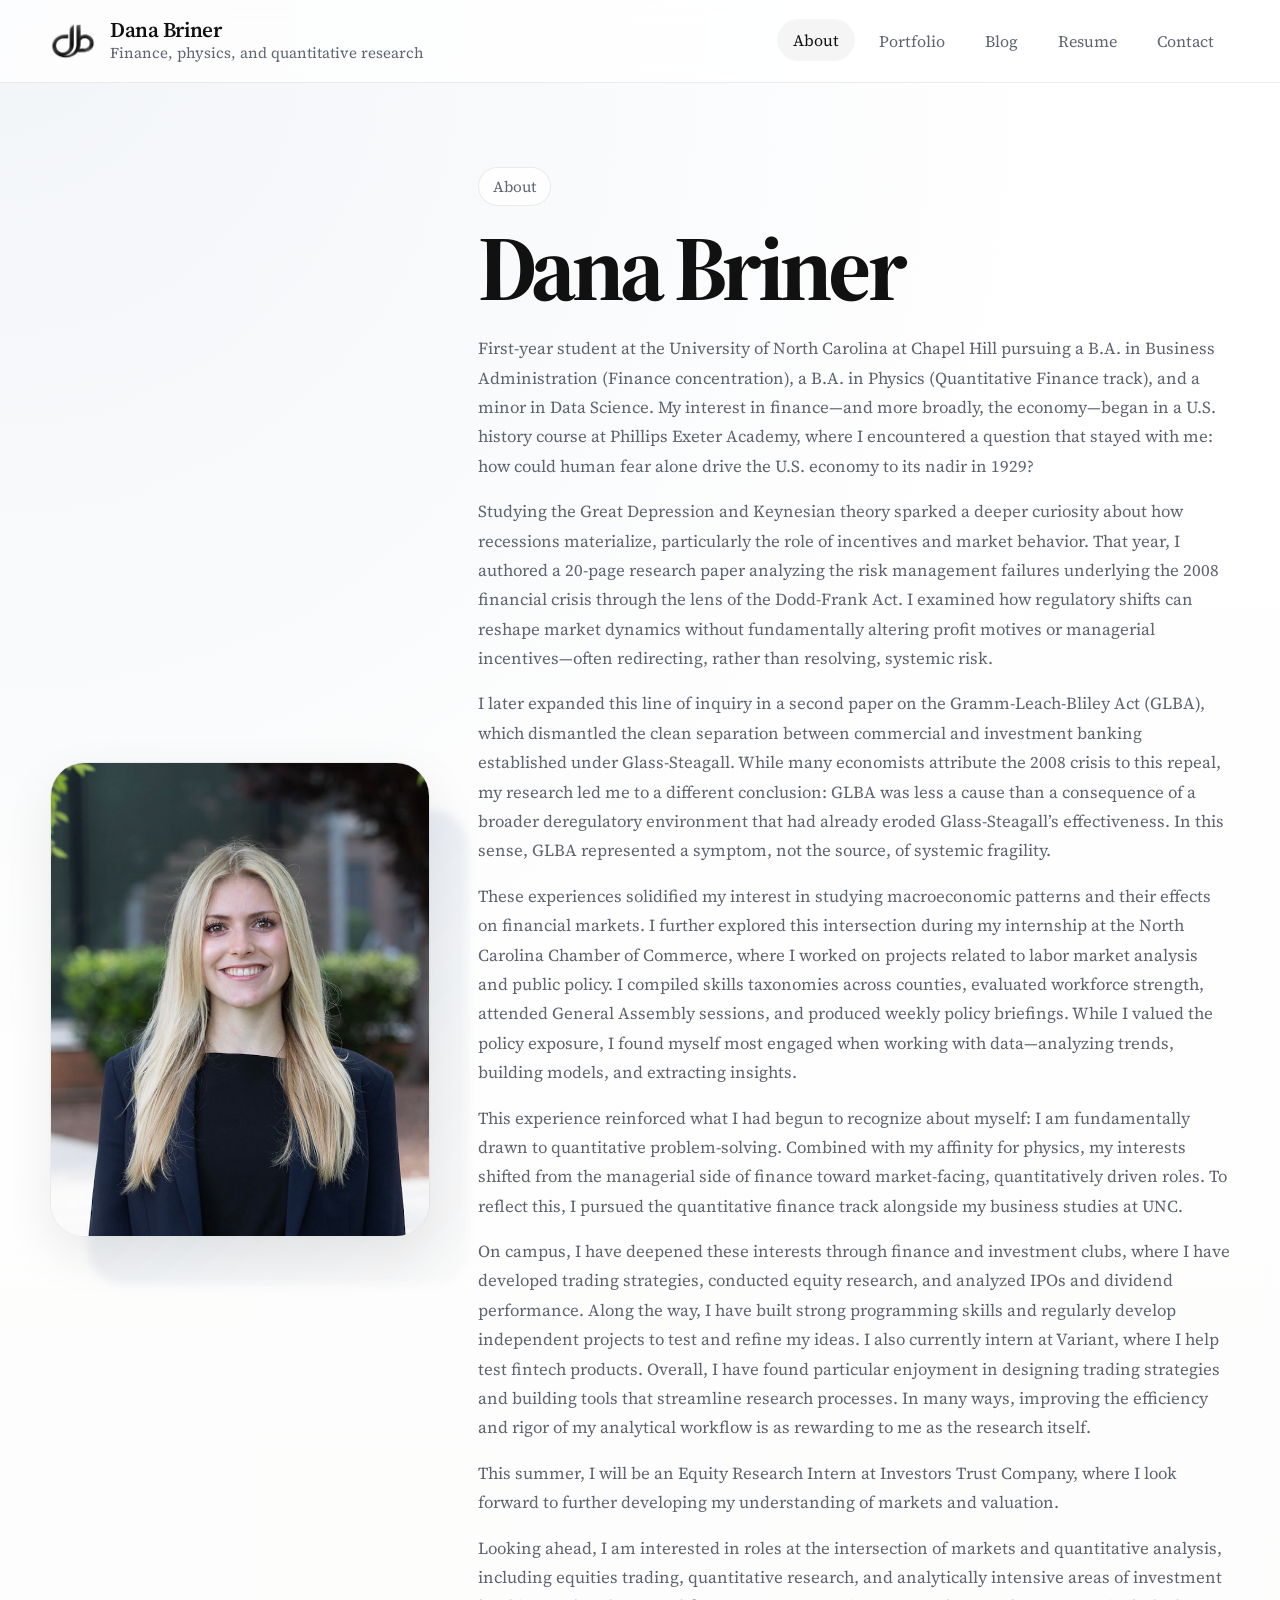
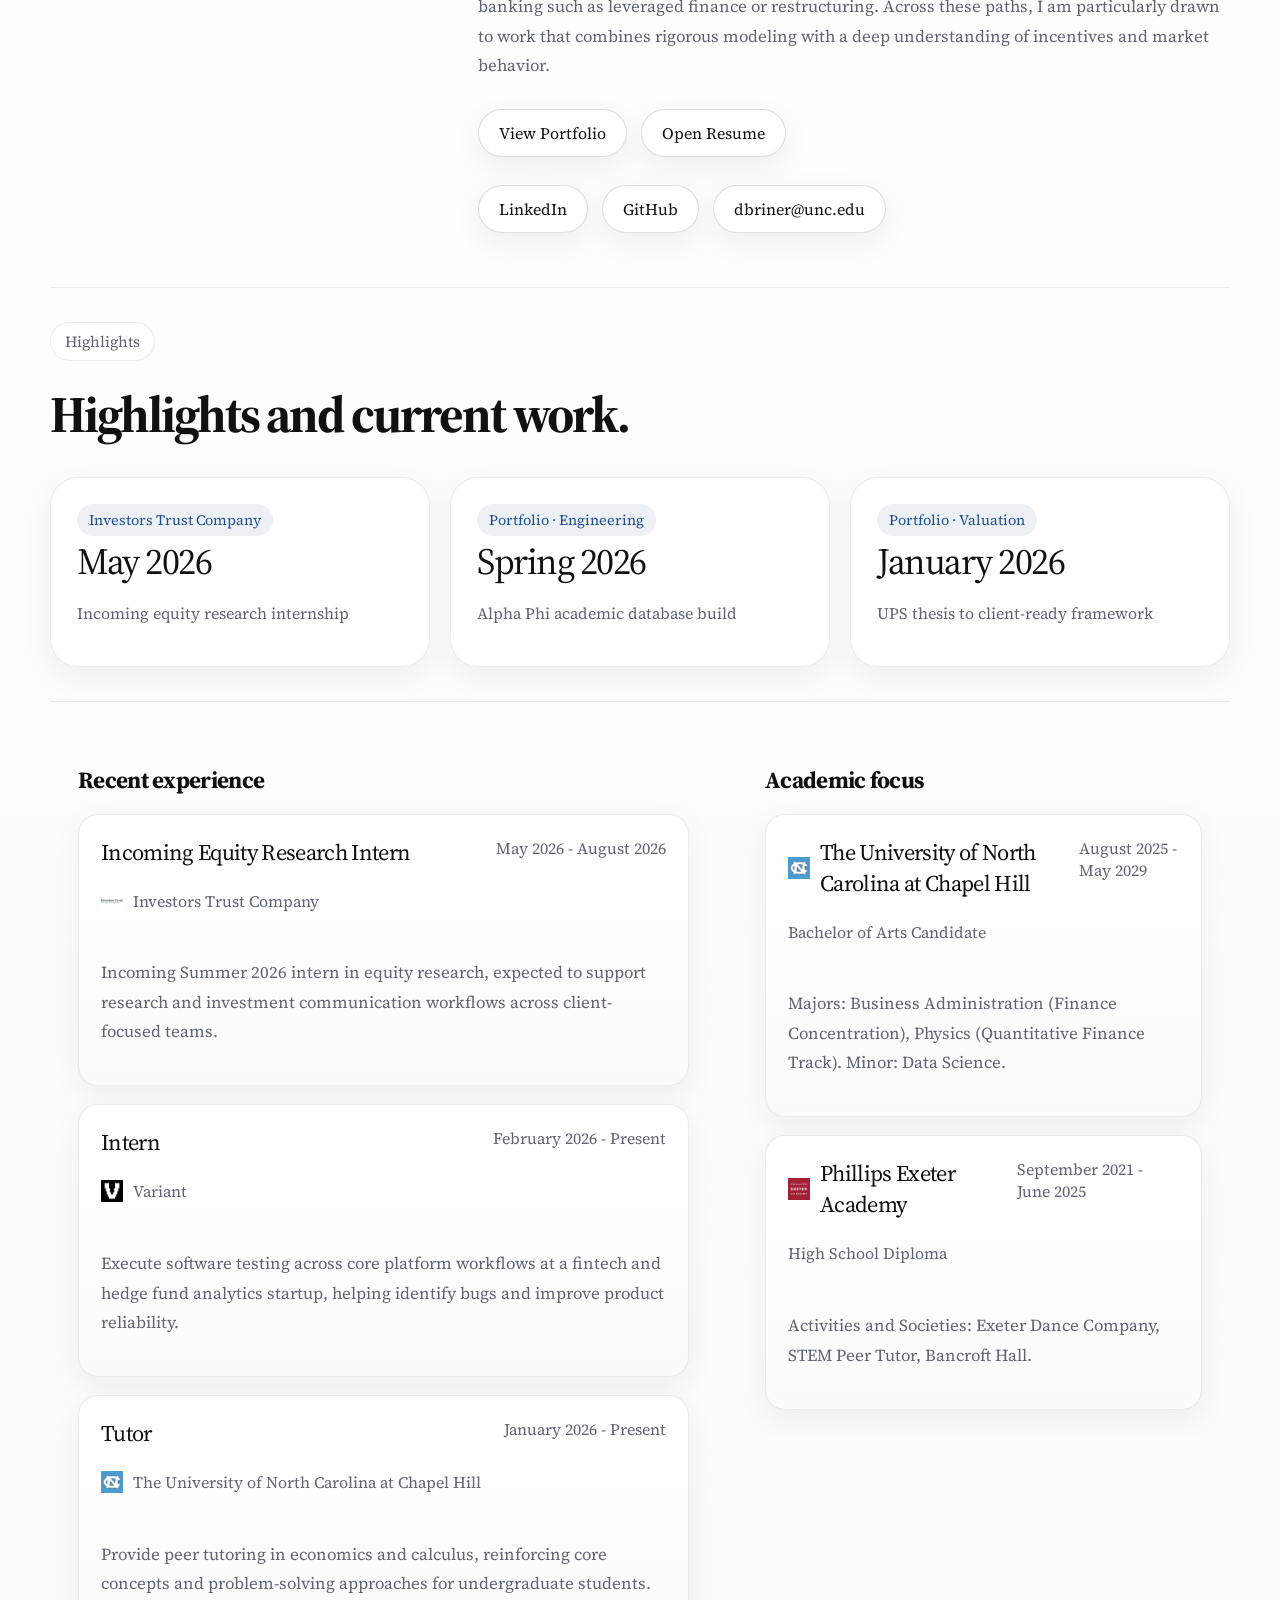
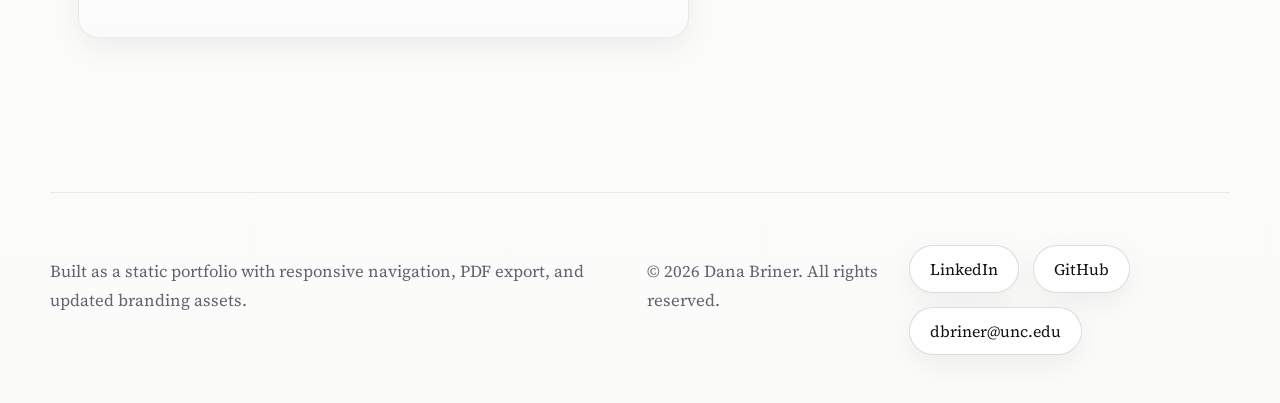
==== commit f341774b: "about update" ====
--- a/index.html
+++ b/index.html
@@ -52,7 +52,28 @@
                             <span class="eyebrow">About</span>
                             <h1 class="hero-title">Dana Briner</h1>
                             <p class="hero-copy">
-                                First-year student at UNC Chapel Hill pursuing finance, physics, and data science with interests in market structure, quantitative research, and longer-form analytical writing.
+                                First-year student at the University of North Carolina at Chapel Hill pursuing a B.A. in Business Administration (Finance concentration), a B.A. in Physics (Quantitative Finance track), and a minor in Data Science. My interest in finance—and more broadly, the economy—began in a U.S. history course at Phillips Exeter Academy, where I encountered a question that stayed with me: how could human fear alone drive the U.S. economy to its nadir in 1929?
+                            </p>
+                            <p class="hero-copy">
+                                Studying the Great Depression and Keynesian theory sparked a deeper curiosity about how recessions materialize, particularly the role of incentives and market behavior. That year, I authored a 20-page research paper analyzing the risk management failures underlying the 2008 financial crisis through the lens of the Dodd-Frank Act. I examined how regulatory shifts can reshape market dynamics without fundamentally altering profit motives or managerial incentives—often redirecting, rather than resolving, systemic risk.
+                            </p>
+                            <p class="hero-copy">
+                                I later expanded this line of inquiry in a second paper on the Gramm-Leach-Bliley Act (GLBA), which dismantled the clean separation between commercial and investment banking established under Glass-Steagall. While many economists attribute the 2008 crisis to this repeal, my research led me to a different conclusion: GLBA was less a cause than a consequence of a broader deregulatory environment that had already eroded Glass-Steagall’s effectiveness. In this sense, GLBA represented a symptom, not the source, of systemic fragility.
+                            </p>
+                            <p class="hero-copy">
+                                These experiences solidified my interest in studying macroeconomic patterns and their effects on financial markets. I further explored this intersection during my internship at the North Carolina Chamber of Commerce, where I worked on projects related to labor market analysis and public policy. I compiled skills taxonomies across counties, evaluated workforce strength, attended General Assembly sessions, and produced weekly policy briefings. While I valued the policy exposure, I found myself most engaged when working with data—analyzing trends, building models, and extracting insights.
+                            </p>
+                            <p class="hero-copy">
+                                This experience reinforced what I had begun to recognize about myself: I am fundamentally drawn to quantitative problem-solving. Combined with my affinity for physics, my interests shifted from the managerial side of finance toward market-facing, quantitatively driven roles. To reflect this, I pursued the quantitative finance track alongside my business studies at UNC.
+                            </p>
+                            <p class="hero-copy">
+                                On campus, I have deepened these interests through finance and investment clubs, where I have developed trading strategies, conducted equity research, and analyzed IPOs and dividend performance. Along the way, I have built strong programming skills and regularly develop independent projects to test and refine my ideas. I also currently intern at Variant, where I help test fintech products. Overall, I have found particular enjoyment in designing trading strategies and building tools that streamline research processes. In many ways, improving the efficiency and rigor of my analytical workflow is as rewarding to me as the research itself.
+                            </p>
+                            <p class="hero-copy">
+                                This summer, I will be an Equity Research Intern at Investors Trust Company, where I look forward to further developing my understanding of markets and valuation.
+                            </p>
+                            <p class="hero-copy">
+                                Looking ahead, I am interested in roles at the intersection of markets and quantitative analysis, including equities trading, quantitative research, and analytically intensive areas of investment banking such as leveraged finance or restructuring. Across these paths, I am particularly drawn to work that combines rigorous modeling with a deep understanding of incentives and market behavior.
                             </p>
                             <div class="hero-actions">
                                 <a class="ghost-button" href="/portfolio/">View Portfolio</a>
--- a/css/styles.css
+++ b/css/styles.css
@@ -270,6 +270,14 @@
     font-size: 1.05rem;
 }
 
+.hero-copy {
+    margin: 22px 0 0;
+}
+
+.hero-copy + .hero-copy {
+    margin-top: 16px;
+}
+
 .hero-actions,
 .inline-actions,
 .social-row,
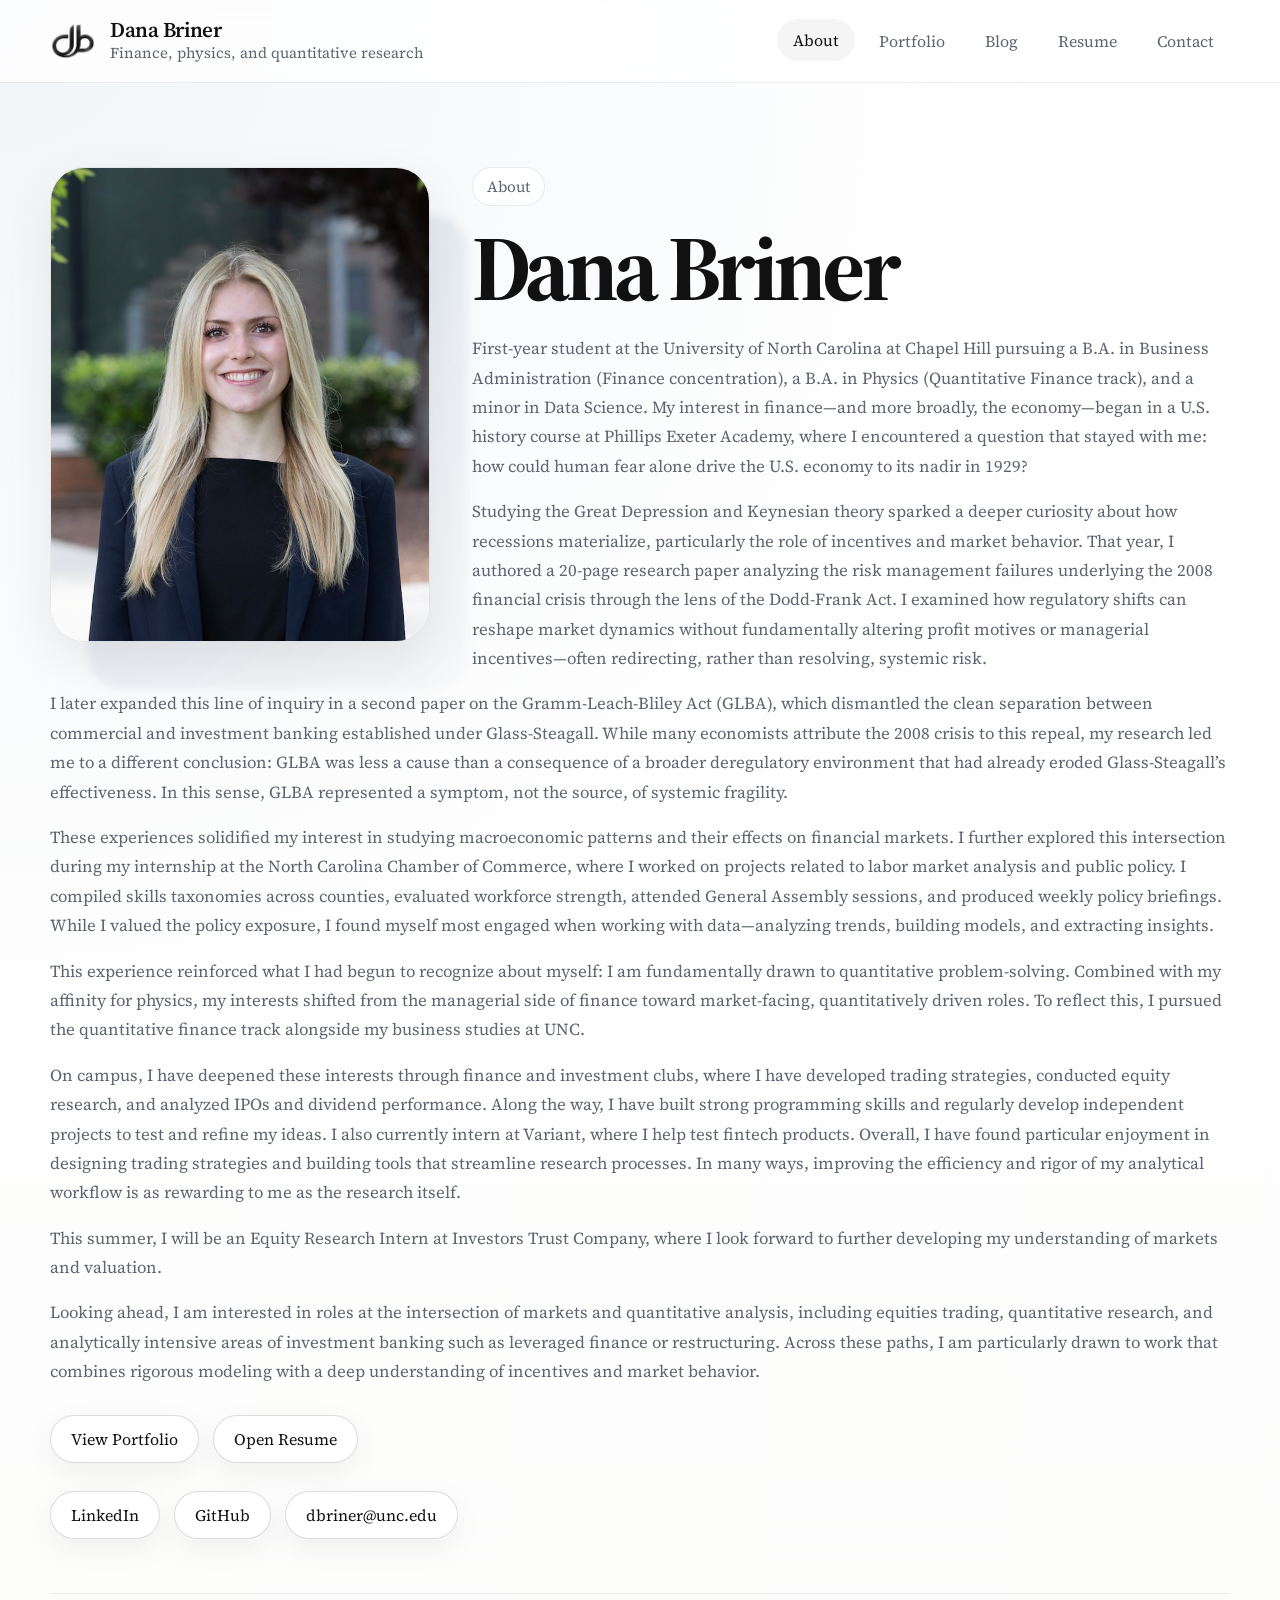
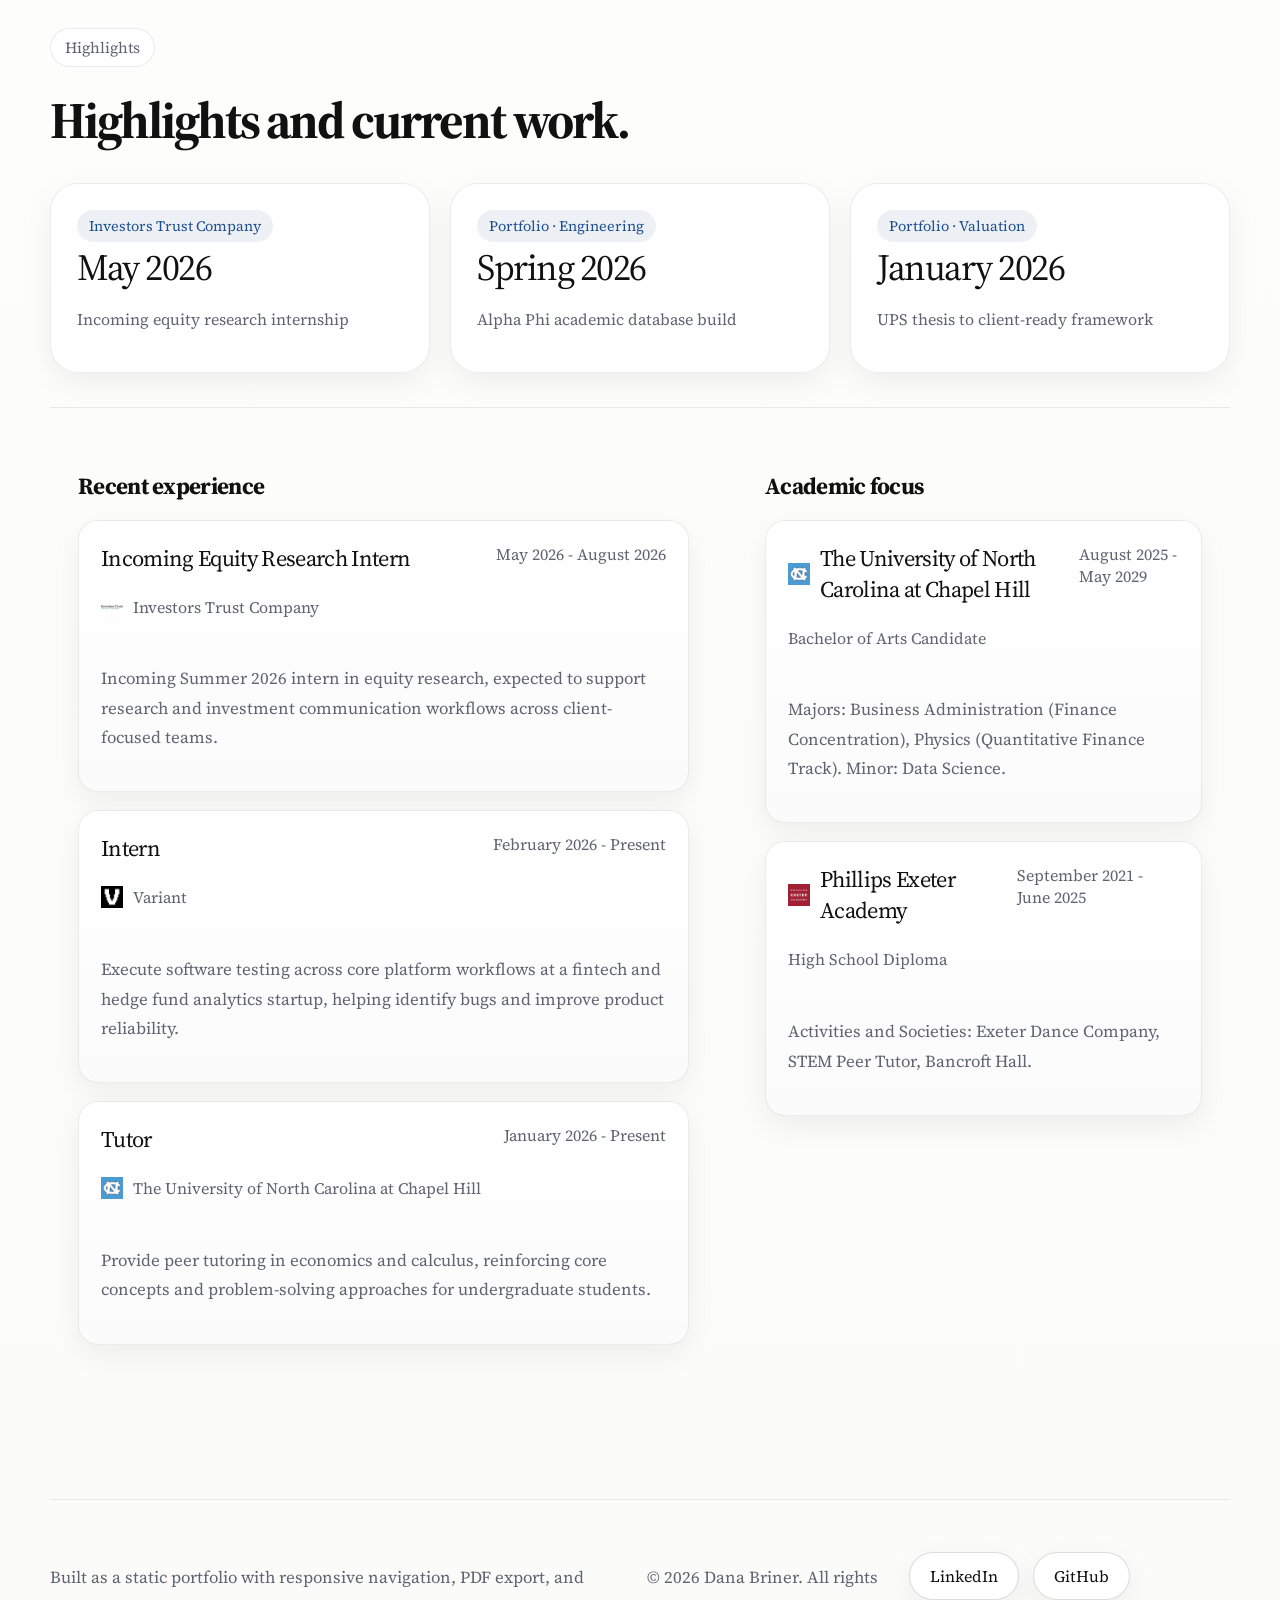
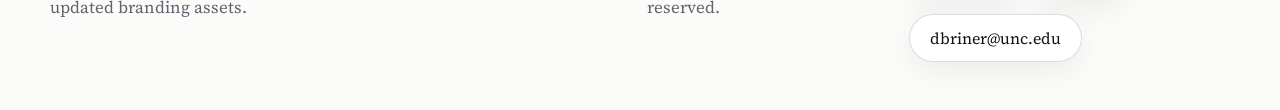
==== commit 3d316960: "update formatting" ====
--- a/index.html
+++ b/index.html
@@ -48,7 +48,7 @@
                         <div class="hero-media">
                             <img class="hero-image" src="/assets/img/profile.jpg" alt="Portrait of Dana Briner" />
                         </div>
-                        <div>
+                        <div class="hero-content">
                             <span class="eyebrow">About</span>
                             <h1 class="hero-title">Dana Briner</h1>
                             <p class="hero-copy">
--- a/css/styles.css
+++ b/css/styles.css
@@ -206,15 +206,21 @@
 }
 
 .hero {
-    display: grid;
-    grid-template-columns: minmax(280px, 380px) minmax(0, 1fr);
-    gap: 48px;
-    align-items: center;
+    display: block;
     padding: 36px 0 54px;
+}
+
+.hero::after {
+    content: "";
+    display: block;
+    clear: both;
 }
 
 .hero-media {
     position: relative;
+    float: left;
+    width: min(38vw, 380px);
+    margin: 0 42px 24px 0;
 }
 
 .hero-media::before {
@@ -234,6 +240,10 @@
     border-radius: 34px;
     border: 1px solid var(--line);
     box-shadow: var(--shadow);
+}
+
+.hero-content {
+    min-width: 0;
 }
 
 .eyebrow {
@@ -1052,6 +1062,12 @@
         padding-top: 18px;
     }
 
+    .hero-media {
+        float: none;
+        width: min(100%, 380px);
+        margin: 0 0 28px;
+    }
+
     .section-head,
     .resume-header,
     .timeline-top,
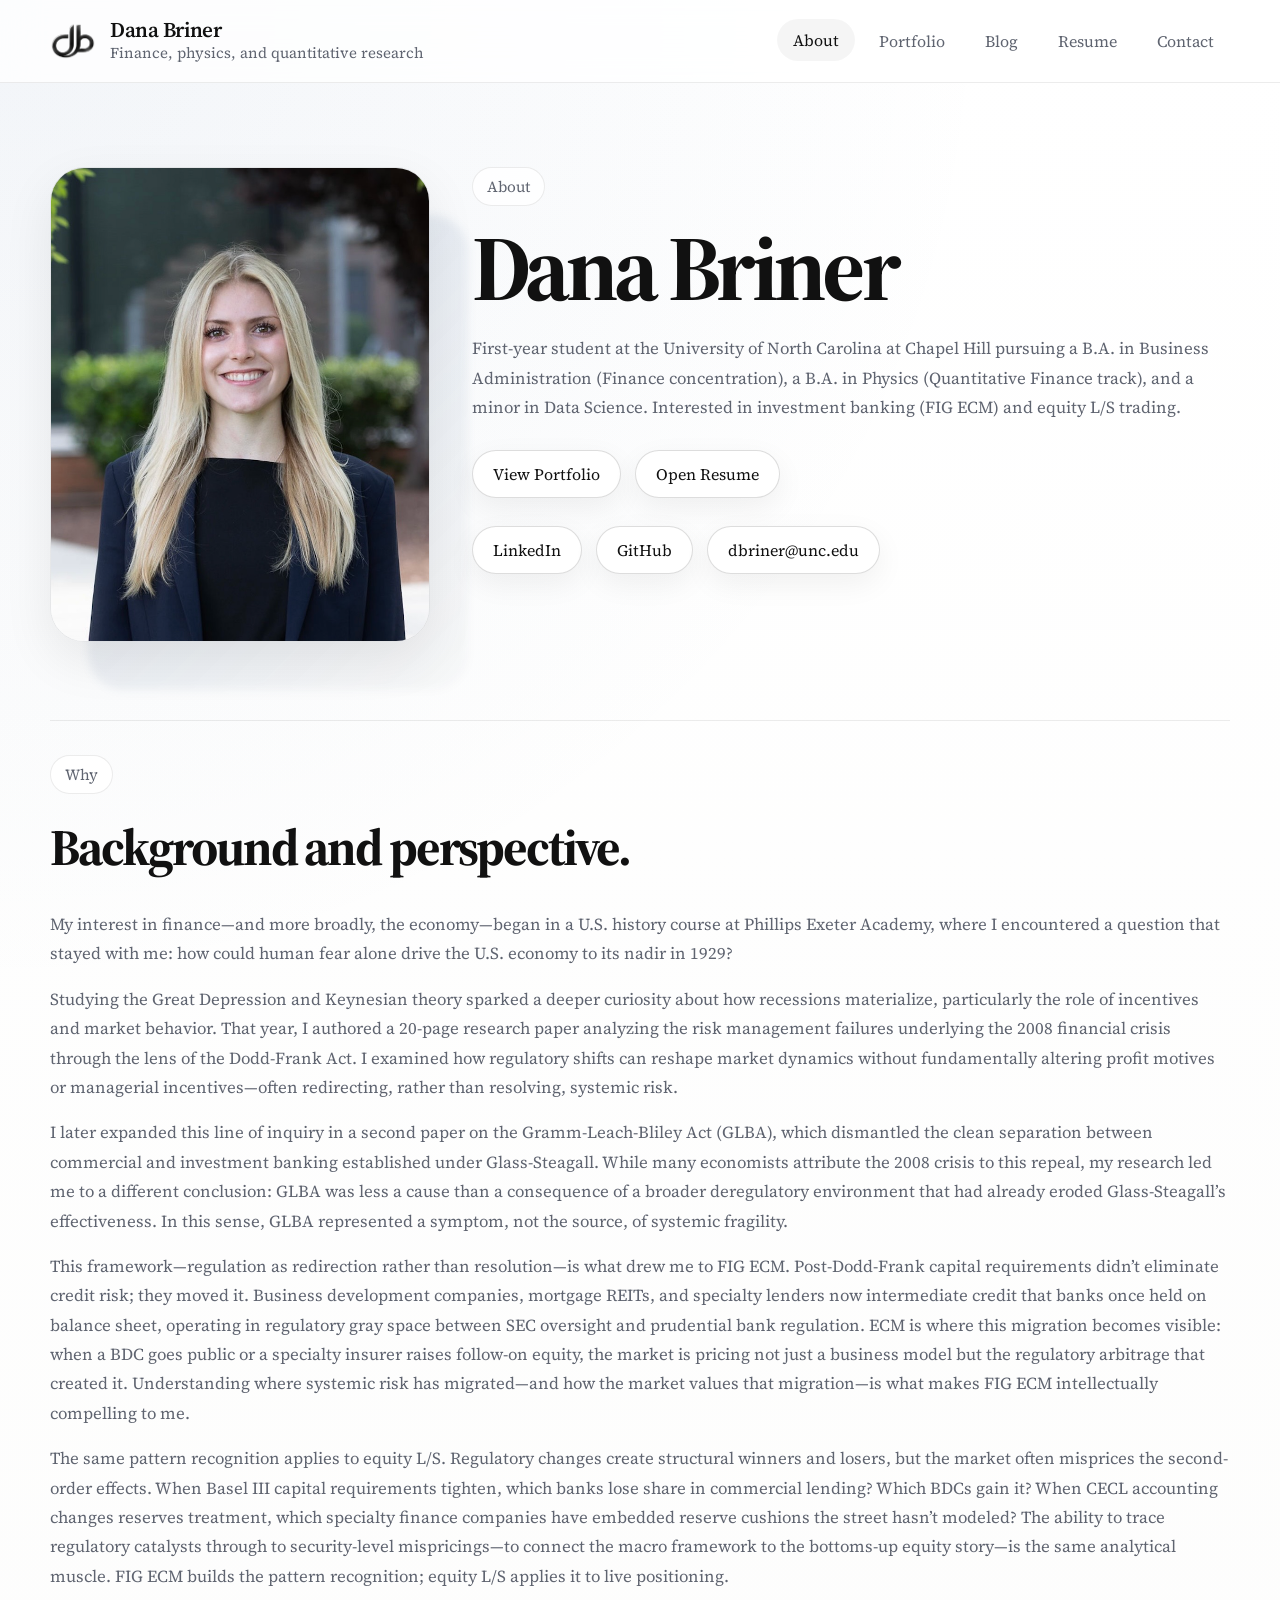
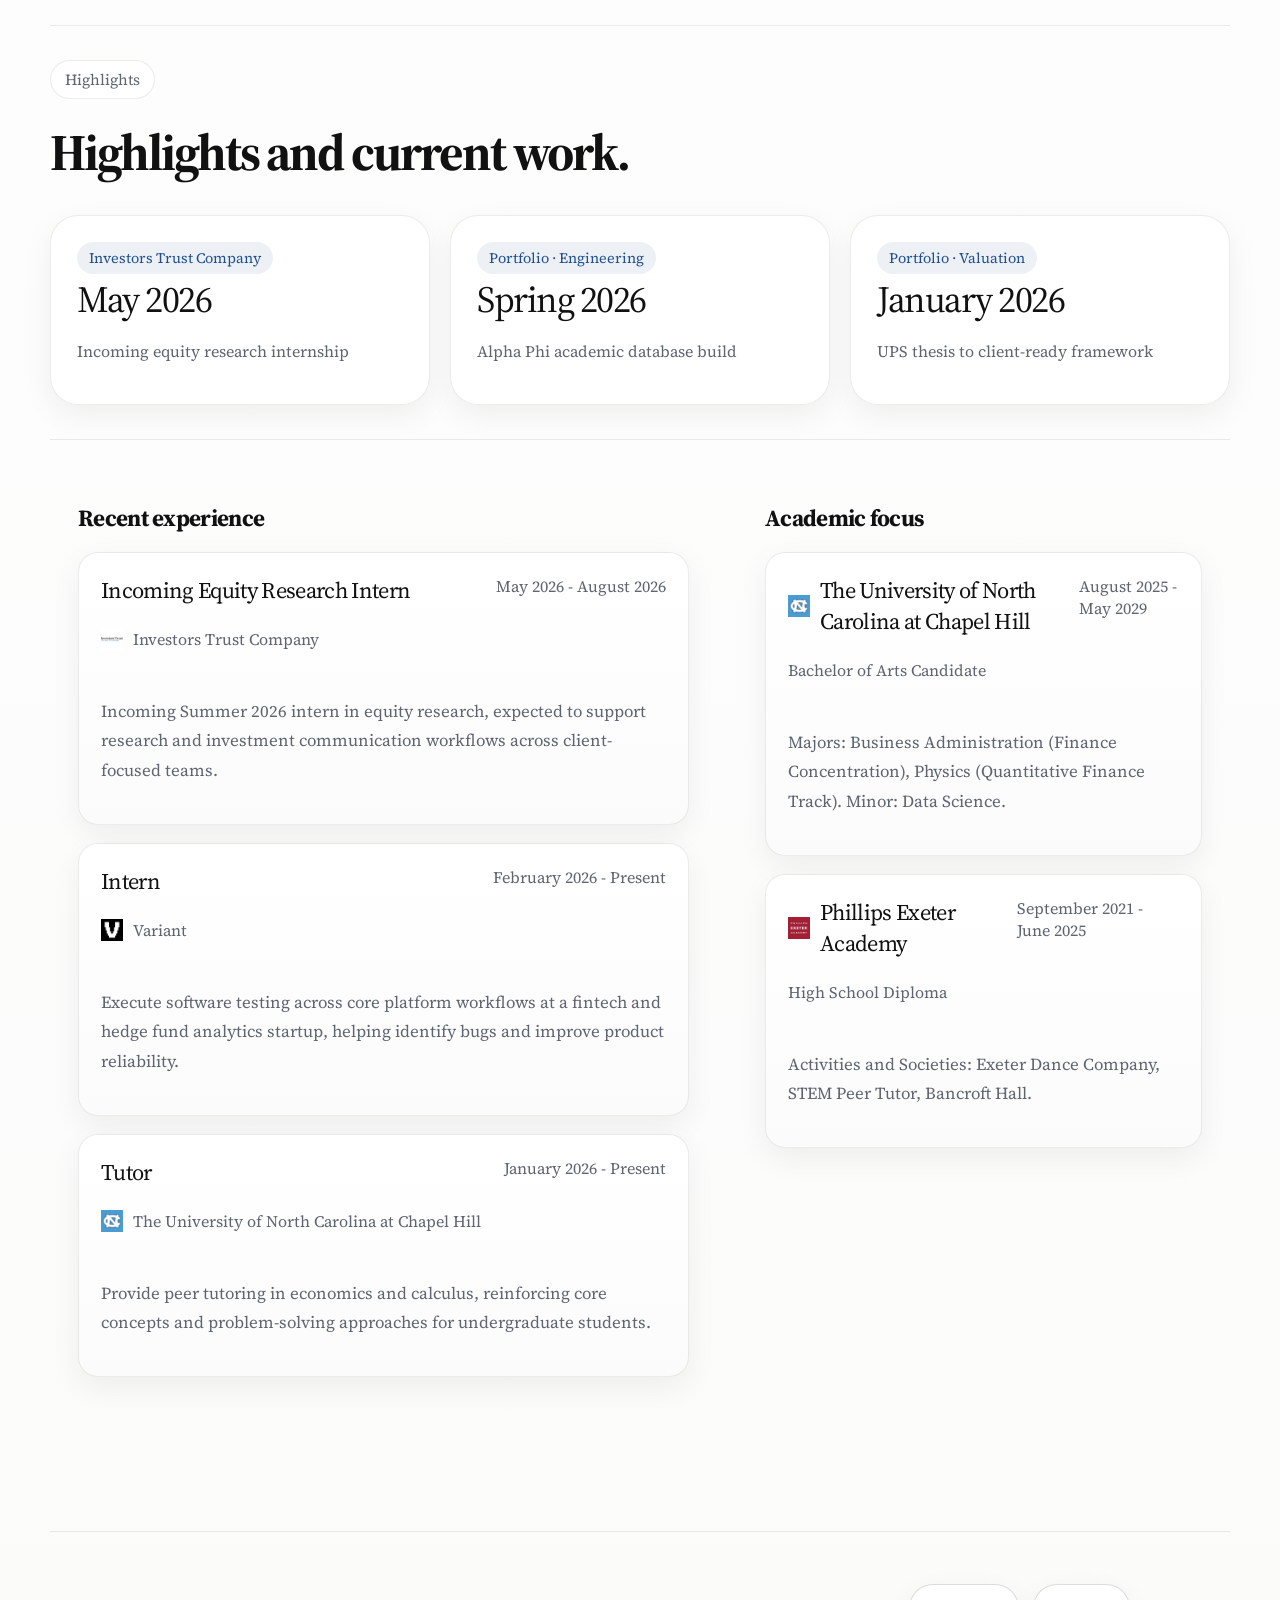
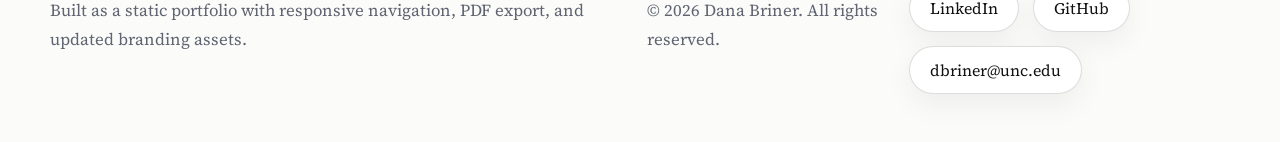
==== commit d002c845: "update" ====
--- a/index.html
+++ b/index.html
@@ -52,28 +52,7 @@
                             <span class="eyebrow">About</span>
                             <h1 class="hero-title">Dana Briner</h1>
                             <p class="hero-copy">
-                                First-year student at the University of North Carolina at Chapel Hill pursuing a B.A. in Business Administration (Finance concentration), a B.A. in Physics (Quantitative Finance track), and a minor in Data Science. My interest in finance—and more broadly, the economy—began in a U.S. history course at Phillips Exeter Academy, where I encountered a question that stayed with me: how could human fear alone drive the U.S. economy to its nadir in 1929?
-                            </p>
-                            <p class="hero-copy">
-                                Studying the Great Depression and Keynesian theory sparked a deeper curiosity about how recessions materialize, particularly the role of incentives and market behavior. That year, I authored a 20-page research paper analyzing the risk management failures underlying the 2008 financial crisis through the lens of the Dodd-Frank Act. I examined how regulatory shifts can reshape market dynamics without fundamentally altering profit motives or managerial incentives—often redirecting, rather than resolving, systemic risk.
-                            </p>
-                            <p class="hero-copy">
-                                I later expanded this line of inquiry in a second paper on the Gramm-Leach-Bliley Act (GLBA), which dismantled the clean separation between commercial and investment banking established under Glass-Steagall. While many economists attribute the 2008 crisis to this repeal, my research led me to a different conclusion: GLBA was less a cause than a consequence of a broader deregulatory environment that had already eroded Glass-Steagall’s effectiveness. In this sense, GLBA represented a symptom, not the source, of systemic fragility.
-                            </p>
-                            <p class="hero-copy">
-                                These experiences solidified my interest in studying macroeconomic patterns and their effects on financial markets. I further explored this intersection during my internship at the North Carolina Chamber of Commerce, where I worked on projects related to labor market analysis and public policy. I compiled skills taxonomies across counties, evaluated workforce strength, attended General Assembly sessions, and produced weekly policy briefings. While I valued the policy exposure, I found myself most engaged when working with data—analyzing trends, building models, and extracting insights.
-                            </p>
-                            <p class="hero-copy">
-                                This experience reinforced what I had begun to recognize about myself: I am fundamentally drawn to quantitative problem-solving. Combined with my affinity for physics, my interests shifted from the managerial side of finance toward market-facing, quantitatively driven roles. To reflect this, I pursued the quantitative finance track alongside my business studies at UNC.
-                            </p>
-                            <p class="hero-copy">
-                                On campus, I have deepened these interests through finance and investment clubs, where I have developed trading strategies, conducted equity research, and analyzed IPOs and dividend performance. Along the way, I have built strong programming skills and regularly develop independent projects to test and refine my ideas. I also currently intern at Variant, where I help test fintech products. Overall, I have found particular enjoyment in designing trading strategies and building tools that streamline research processes. In many ways, improving the efficiency and rigor of my analytical workflow is as rewarding to me as the research itself.
-                            </p>
-                            <p class="hero-copy">
-                                This summer, I will be an Equity Research Intern at Investors Trust Company, where I look forward to further developing my understanding of markets and valuation.
-                            </p>
-                            <p class="hero-copy">
-                                Looking ahead, I am interested in roles at the intersection of markets and quantitative analysis, including equities trading, quantitative research, and analytically intensive areas of investment banking such as leveraged finance or restructuring. Across these paths, I am particularly drawn to work that combines rigorous modeling with a deep understanding of incentives and market behavior.
+                                First-year student at the University of North Carolina at Chapel Hill pursuing a B.A. in Business Administration (Finance concentration), a B.A. in Physics (Quantitative Finance track), and a minor in Data Science. Interested in investment banking (FIG ECM) and equity L/S trading.
                             </p>
                             <div class="hero-actions">
                                 <a class="ghost-button" href="/portfolio/">View Portfolio</a>
@@ -85,6 +64,19 @@
                                 <a class="ghost-button" href="mailto:dbriner@unc.edu">dbriner@unc.edu</a>
                             </div>
                         </div>
+                    </section>
+                    <section class="section">
+                        <div class="section-head">
+                            <div>
+                                <span class="eyebrow">Why</span>
+                                <h2 class="section-title">Background and perspective.</h2>
+                            </div>
+                        </div>
+                        <p class="section-copy">My interest in finance—and more broadly, the economy—began in a U.S. history course at Phillips Exeter Academy, where I encountered a question that stayed with me: how could human fear alone drive the U.S. economy to its nadir in 1929?</p>
+                        <p class="section-copy">Studying the Great Depression and Keynesian theory sparked a deeper curiosity about how recessions materialize, particularly the role of incentives and market behavior. That year, I authored a 20-page research paper analyzing the risk management failures underlying the 2008 financial crisis through the lens of the Dodd-Frank Act. I examined how regulatory shifts can reshape market dynamics without fundamentally altering profit motives or managerial incentives—often redirecting, rather than resolving, systemic risk.</p>
+                        <p class="section-copy">I later expanded this line of inquiry in a second paper on the Gramm-Leach-Bliley Act (GLBA), which dismantled the clean separation between commercial and investment banking established under Glass-Steagall. While many economists attribute the 2008 crisis to this repeal, my research led me to a different conclusion: GLBA was less a cause than a consequence of a broader deregulatory environment that had already eroded Glass-Steagall's effectiveness. In this sense, GLBA represented a symptom, not the source, of systemic fragility.</p>
+                        <p class="section-copy">This framework—regulation as redirection rather than resolution—is what drew me to FIG ECM. Post-Dodd-Frank capital requirements didn't eliminate credit risk; they moved it. Business development companies, mortgage REITs, and specialty lenders now intermediate credit that banks once held on balance sheet, operating in regulatory gray space between SEC oversight and prudential bank regulation. ECM is where this migration becomes visible: when a BDC goes public or a specialty insurer raises follow-on equity, the market is pricing not just a business model but the regulatory arbitrage that created it. Understanding where systemic risk has migrated—and how the market values that migration—is what makes FIG ECM intellectually compelling to me.</p>
+                        <p class="section-copy">The same pattern recognition applies to equity L/S. Regulatory changes create structural winners and losers, but the market often misprices the second-order effects. When Basel III capital requirements tighten, which banks lose share in commercial lending? Which BDCs gain it? When CECL accounting changes reserves treatment, which specialty finance companies have embedded reserve cushions the street hasn't modeled? The ability to trace regulatory catalysts through to security-level mispricings—to connect the macro framework to the bottoms-up equity story—is the same analytical muscle. FIG ECM builds the pattern recognition; equity L/S applies it to live positioning.</p>
                     </section>
                 </div>
             </main>
--- a/css/styles.css
+++ b/css/styles.css
@@ -288,6 +288,14 @@
     margin-top: 16px;
 }
 
+.section-copy {
+    margin: 0;
+}
+
+.section-copy + .section-copy {
+    margin-top: 16px;
+}
+
 .hero-actions,
 .inline-actions,
 .social-row,
